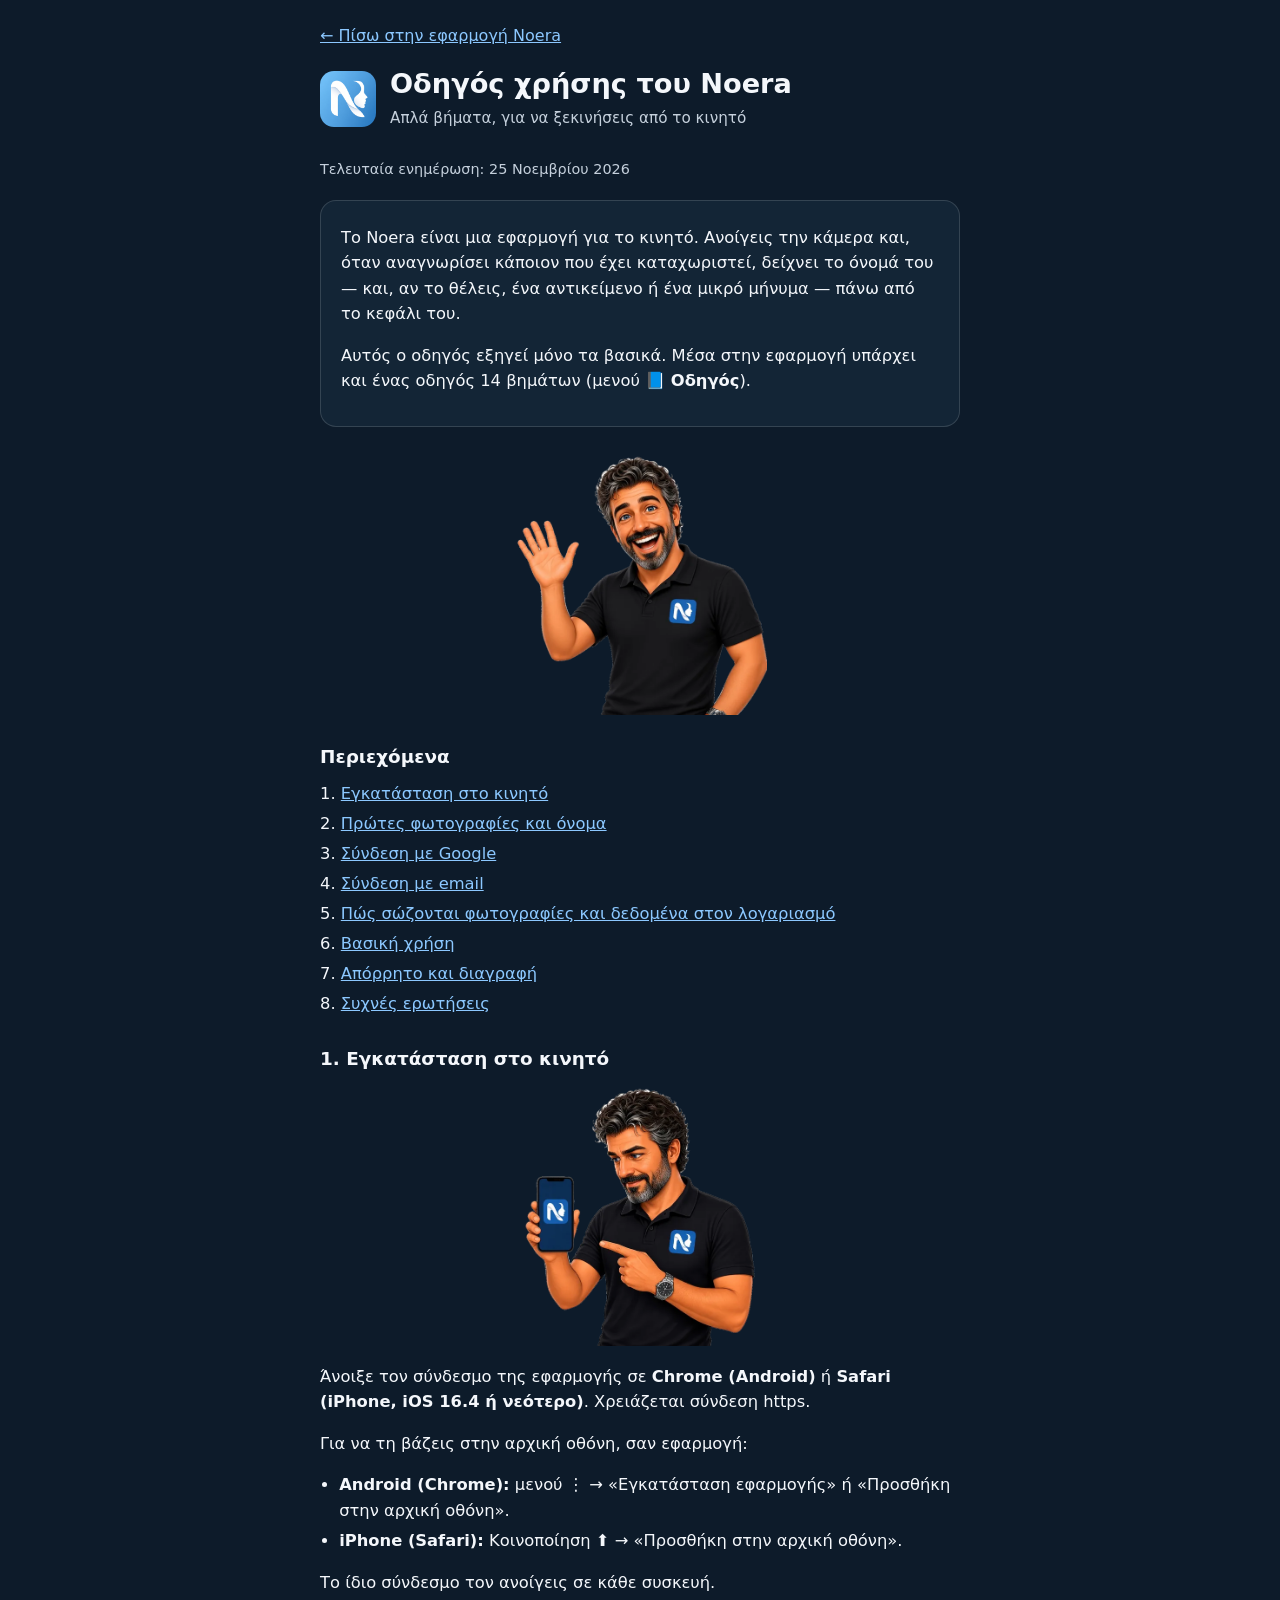
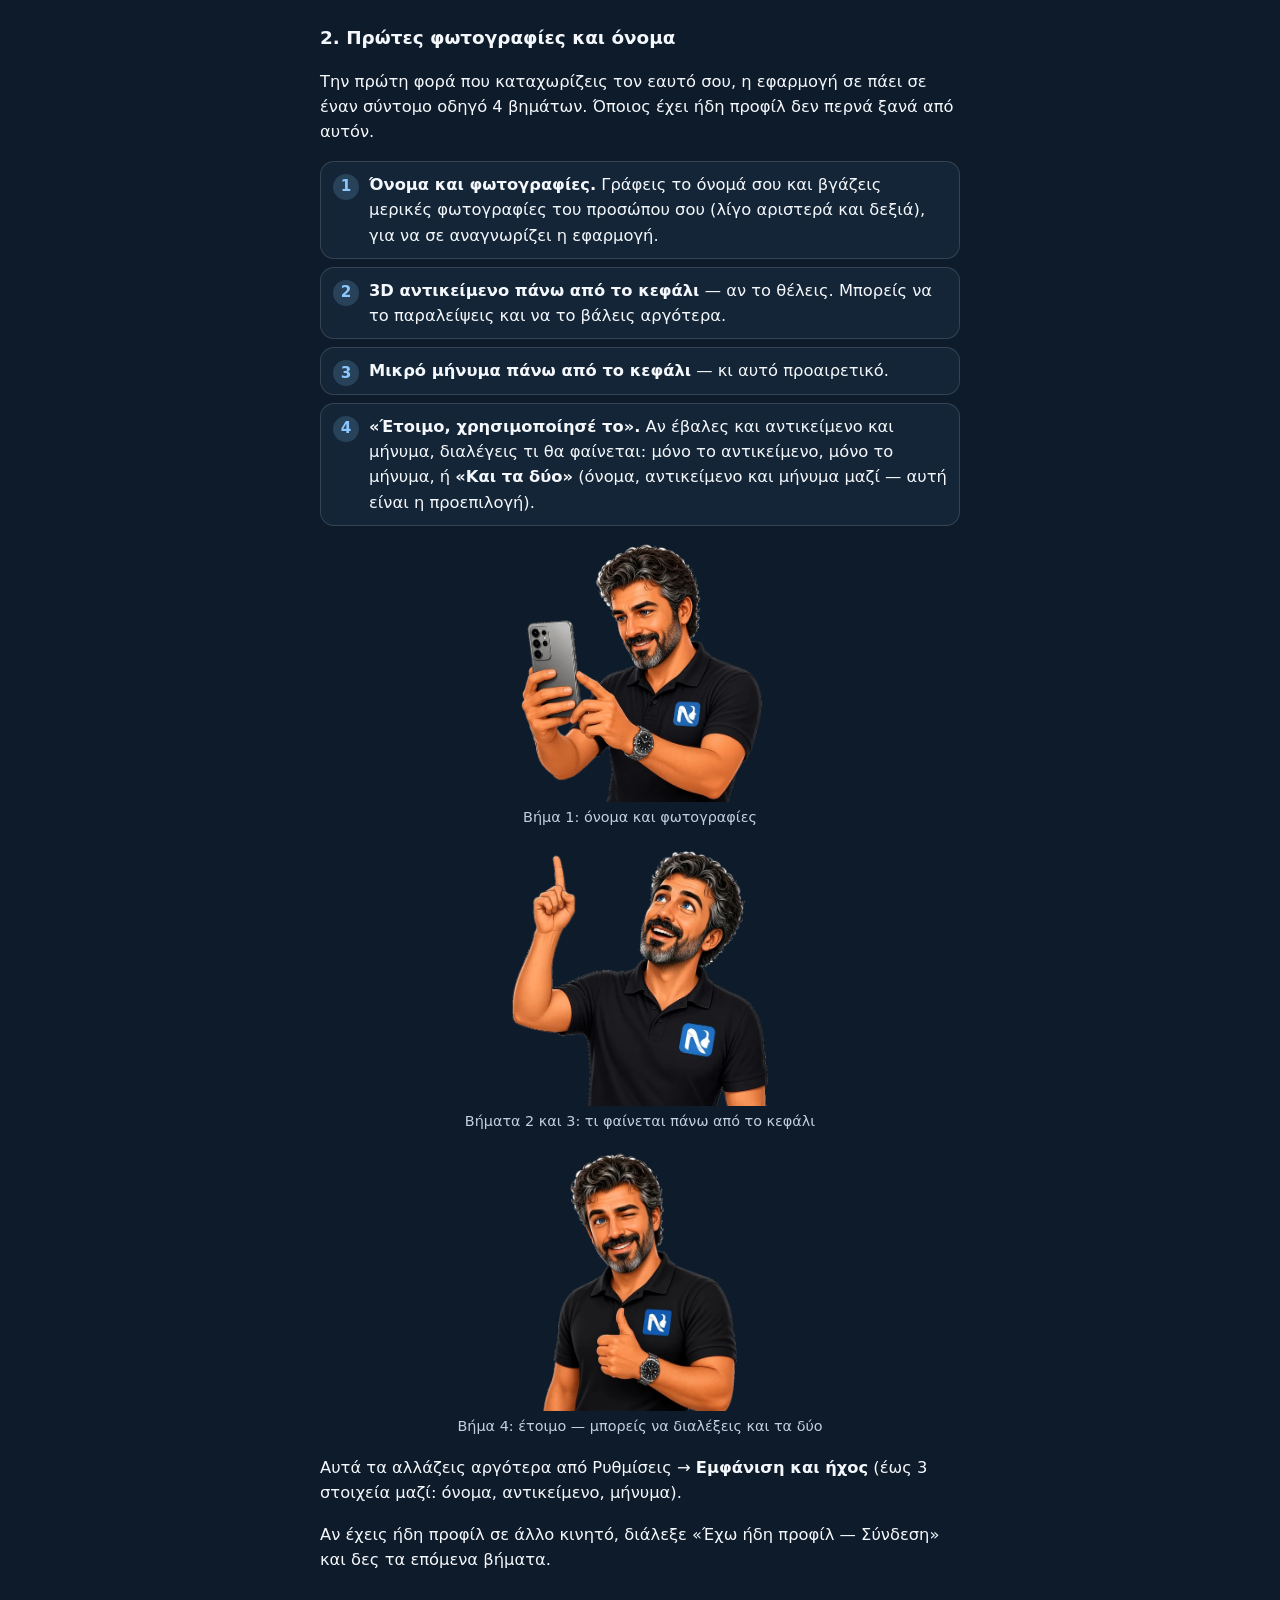
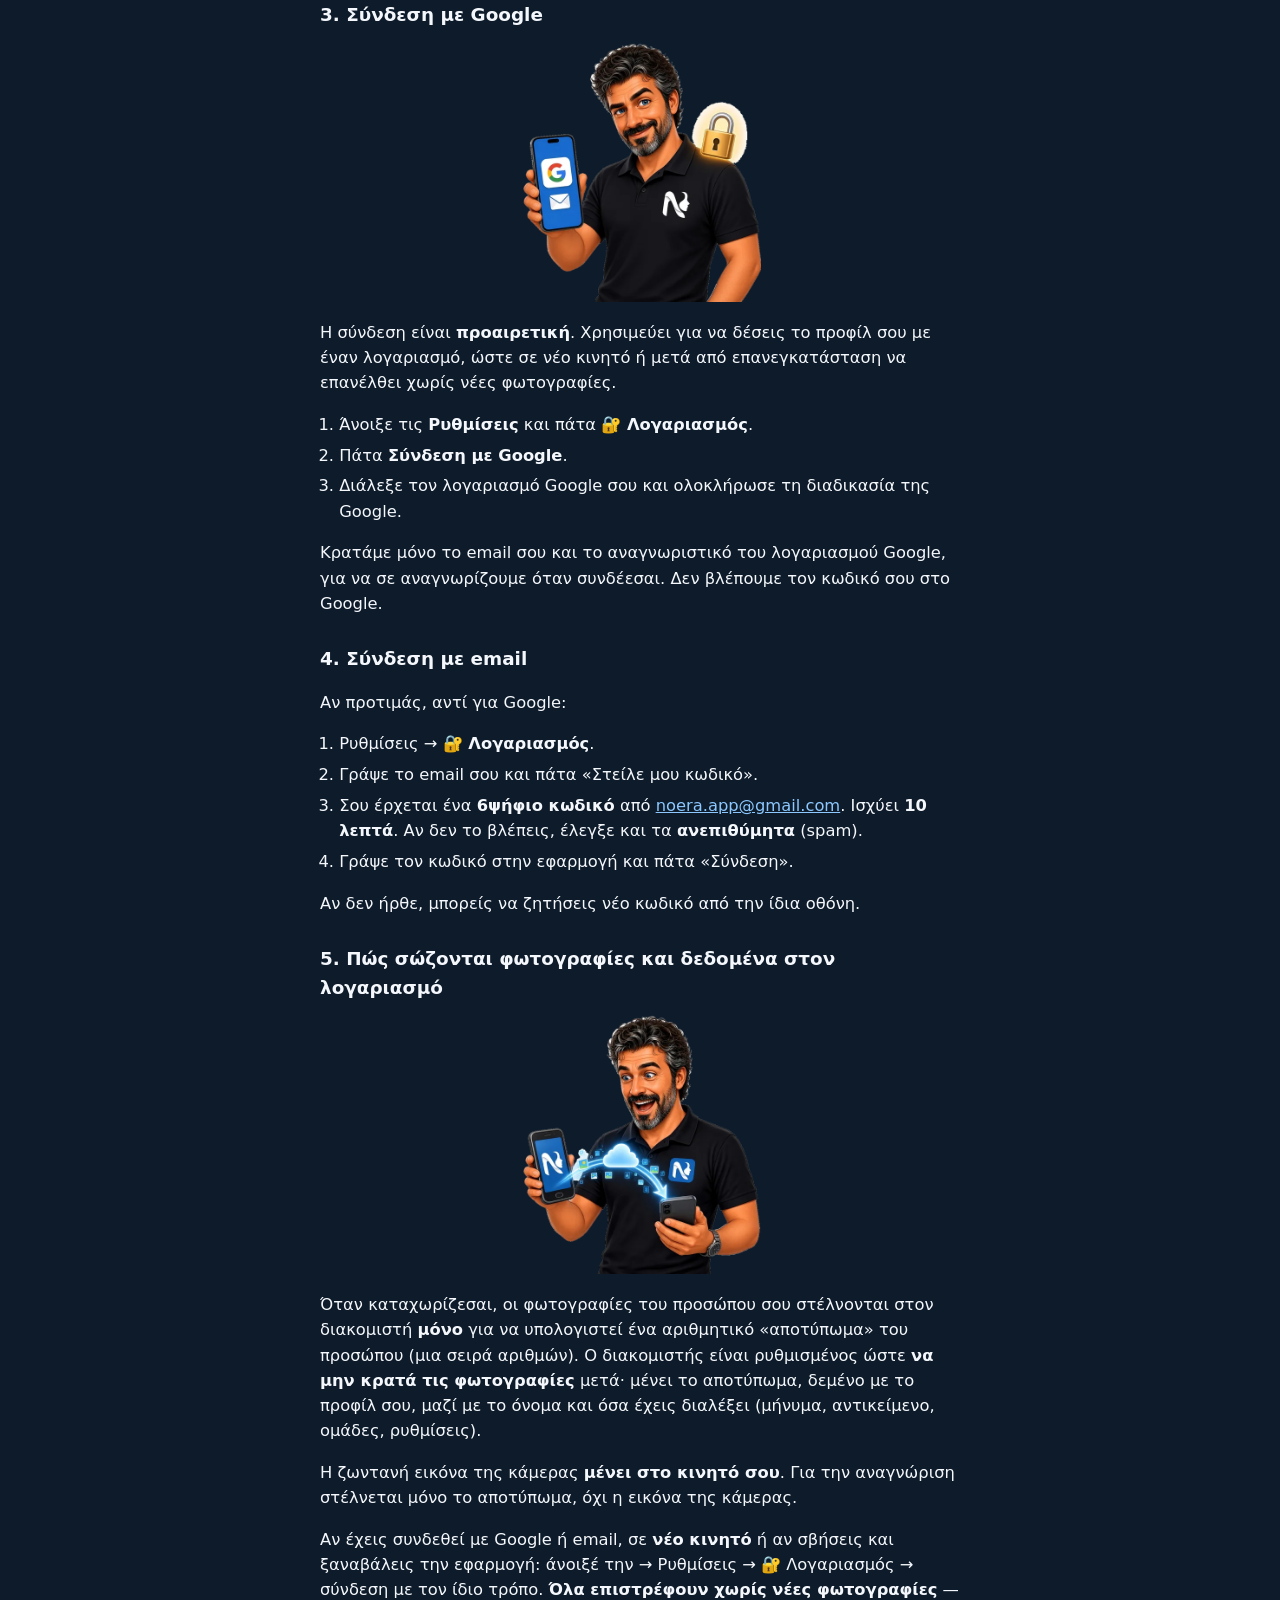
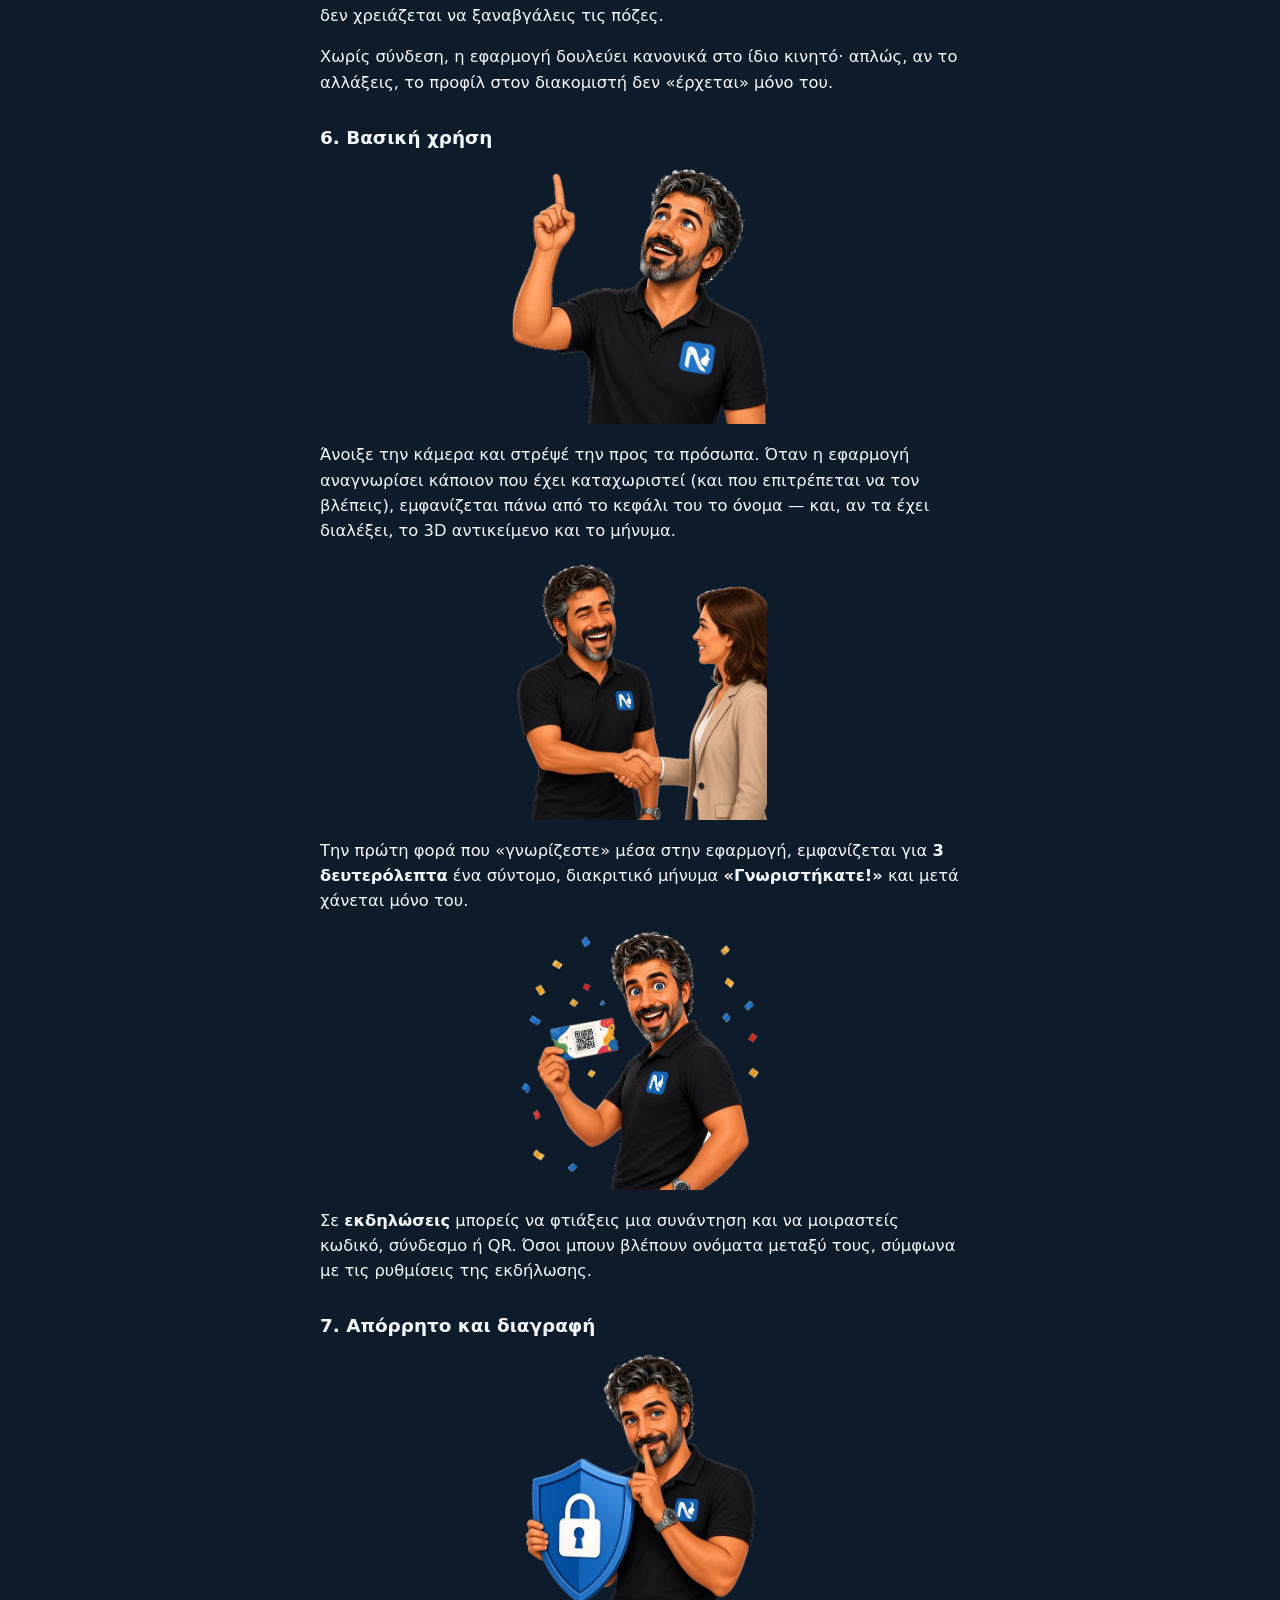
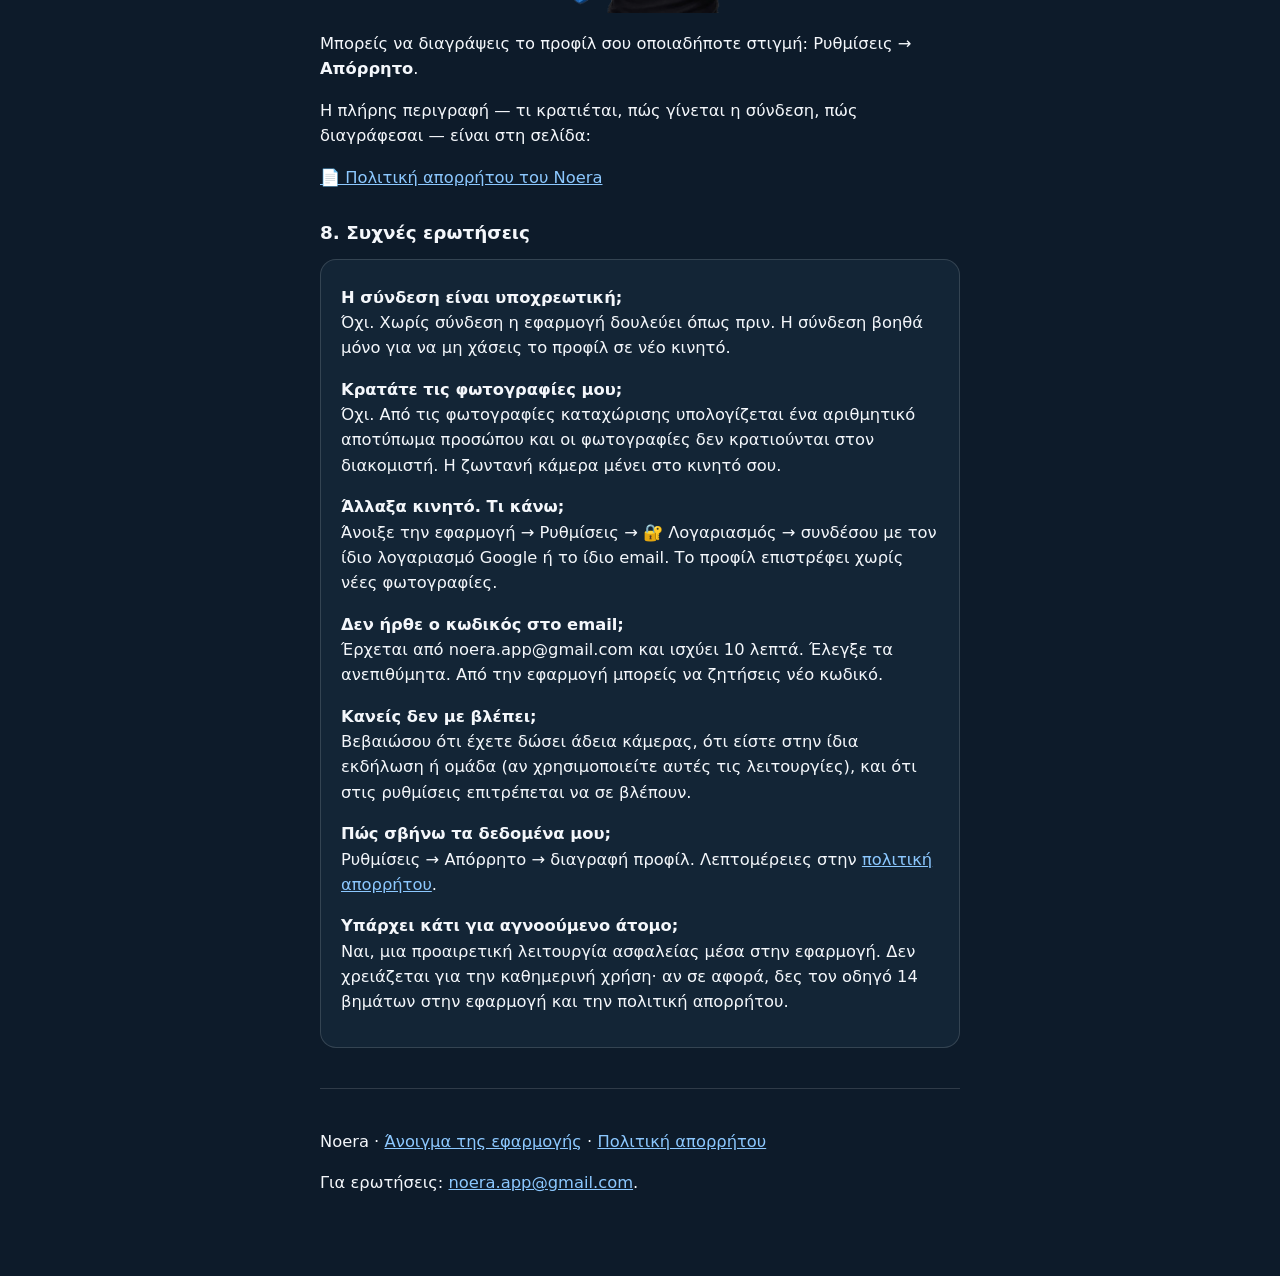
==== guide.html @ c595da6f "v43: πλήρης οδηγός χρήσης, νέες πόζες στον οδηγό και προεπισκόπηση με το άβαταρ Οδηγός στα ελληνικά " ====
<!DOCTYPE html>
<html lang="el">
<head>
  <meta charset="utf-8">
  <meta name="viewport" content="width=device-width, initial-scale=1">
  <meta name="color-scheme" content="dark">
  <meta name="theme-color" content="#0d1b2a">
  <meta name="description" content="Απλός οδηγός χρήσης του Noera: εγκατάσταση, πρώτες φωτογραφίες, σύνδεση με Google ή email, βασική χρήση και απόρρητο.">
  <title>Οδηγός χρήσης · Noera</title>
  <link rel="icon" href="favicon.ico">
  <link rel="apple-touch-icon" href="icons/apple-touch-icon.png">
  <style>
    :root { --bg:#0d1b2a; --card:#132536; --text:#f4f7fb; --muted:#c5d0dc; --line:rgba(255,255,255,.14); --acc:#8cc8ff; }
    * { box-sizing: border-box; }
    html, body { margin: 0; background: var(--bg); color: var(--text); font-family: system-ui, -apple-system, "Segoe UI", Roboto, sans-serif; line-height: 1.55; }
    body { padding: 24px 18px 64px; }
    main { max-width: 40rem; margin: 0 auto; }
    header { display: flex; gap: 14px; align-items: center; margin-bottom: 28px; }
    header img { width: 56px; height: 56px; border-radius: 14px; }
    header p { margin: 0; color: var(--muted); font-size: .95rem; }
    h1 { font-size: 1.7rem; line-height: 1.25; margin: 0 0 6px; }
    h2 { font-size: 1.15rem; margin: 1.8rem 0 .55rem; }
    p, li { font-size: 1.02rem; color: var(--text); }
    ol.toc { padding-left: 1.3rem; margin: 0; }
    ol.toc li { margin: .3rem 0; }
    ul, ol { padding-left: 1.2rem; }
    li { margin: .35rem 0; }
    a { color: var(--acc); }
    .updated { color: var(--muted); font-size: .9rem; margin: 0 0 1.2rem; }
    .card { background: var(--card); border: 1px solid var(--line); border-radius: 16px; padding: 8px 20px 16px; margin: 12px 0 28px; }
    .back { display: inline-block; margin-bottom: 18px; }
    .art { display: block; width: min(280px, 70vw); height: auto; max-height: 260px; object-fit: contain; margin: 8px auto 4px; }
    figure { margin: 12px 0 18px; text-align: center; }
    figcaption { color: var(--muted); font-size: .9rem; margin-top: 2px; }
    .steps { counter-reset: step; list-style: none; padding: 0; }
    .steps li { position: relative; padding: 10px 12px 10px 48px; margin: 8px 0; background: var(--card); border: 1px solid var(--line); border-radius: 14px; }
    .steps li::before { counter-increment: step; content: counter(step); position: absolute; left: 12px; top: 12px; width: 26px; height: 26px; border-radius: 50%; background: rgba(140,200,255,.18); color: var(--acc); font-weight: 700; font-size: .95rem; display: flex; align-items: center; justify-content: center; }
    footer { color: var(--muted); font-size: .9rem; margin-top: 2rem; }
    hr { border: 0; border-top: 1px solid var(--line); margin: 2.5rem 0; }
  </style>
</head>
<body>
  <main>
    <a class="back" href="./">← Πίσω στην εφαρμογή Noera</a>
    <header>
      <img src="icons/icon-192.png" alt="Λογότυπο Noera" width="56" height="56">
      <div>
        <h1>Οδηγός χρήσης του Noera</h1>
        <p>Απλά βήματα, για να ξεκινήσεις από το κινητό</p>
      </div>
    </header>
    <p class="updated">Τελευταία ενημέρωση: 25 Νοεμβρίου 2026</p>

    <div class="card">
      <p>Το Noera είναι μια εφαρμογή για το κινητό. Ανοίγεις την κάμερα και, όταν αναγνωρίσει κάποιον που έχει καταχωριστεί, δείχνει το όνομά του — και, αν το θέλεις, ένα αντικείμενο ή ένα μικρό μήνυμα — πάνω από το κεφάλι του.</p>
      <p>Αυτός ο οδηγός εξηγεί μόνο τα βασικά. Μέσα στην εφαρμογή υπάρχει και ένας οδηγός 14 βημάτων (μενού <strong>📘 Οδηγός</strong>).</p>
    </div>

    <figure>
      <picture>
        <source type="image/webp" srcset="tutorial/01-welcome.webp">
        <img class="art" src="tutorial/01-welcome.png" alt="Το άβαταρ του Noera χαιρετά με το χέρι" width="280" height="288">
      </picture>
    </figure>

    <h2>Περιεχόμενα</h2>
    <ol class="toc">
      <li><a href="#install">Εγκατάσταση στο κινητό</a></li>
      <li><a href="#photos">Πρώτες φωτογραφίες και όνομα</a></li>
      <li><a href="#google">Σύνδεση με Google</a></li>
      <li><a href="#email">Σύνδεση με email</a></li>
      <li><a href="#data">Πώς σώζονται φωτογραφίες και δεδομένα στον λογαριασμό</a></li>
      <li><a href="#use">Βασική χρήση</a></li>
      <li><a href="#privacy">Απόρρητο και διαγραφή</a></li>
      <li><a href="#faq">Συχνές ερωτήσεις</a></li>
    </ol>

    <h2 id="install">1. Εγκατάσταση στο κινητό</h2>
    <figure>
      <picture>
        <source type="image/webp" srcset="tutorial/t02-install.webp">
        <img class="art" src="tutorial/t02-install.png" alt="Άνθρωπος δείχνει την εφαρμογή Noera στην οθόνη του κινητού" width="280" height="307">
      </picture>
    </figure>
    <p>Άνοιξε τον σύνδεσμο της εφαρμογής σε <strong>Chrome (Android)</strong> ή <strong>Safari (iPhone, iOS 16.4 ή νεότερο)</strong>. Χρειάζεται σύνδεση https.</p>
    <p>Για να τη βάζεις στην αρχική οθόνη, σαν εφαρμογή:</p>
    <ul>
      <li><strong>Android (Chrome):</strong> μενού ⋮ → «Εγκατάσταση εφαρμογής» ή «Προσθήκη στην αρχική οθόνη».</li>
      <li><strong>iPhone (Safari):</strong> Κοινοποίηση ⬆︎ → «Προσθήκη στην αρχική οθόνη».</li>
    </ul>
    <p>Το ίδιο σύνδεσμο τον ανοίγεις σε κάθε συσκευή.</p>

    <h2 id="photos">2. Πρώτες φωτογραφίες και όνομα</h2>
    <p>Την πρώτη φορά που καταχωρίζεις τον εαυτό σου, η εφαρμογή σε πάει σε έναν σύντομο οδηγό 4 βημάτων. Όποιος έχει ήδη προφίλ δεν περνά ξανά από αυτόν.</p>
    <ol class="steps">
      <li><strong>Όνομα και φωτογραφίες.</strong> Γράφεις το όνομά σου και βγάζεις μερικές φωτογραφίες του προσώπου σου (λίγο αριστερά και δεξιά), για να σε αναγνωρίζει η εφαρμογή.</li>
      <li><strong>3D αντικείμενο πάνω από το κεφάλι</strong> — αν το θέλεις. Μπορείς να το παραλείψεις και να το βάλεις αργότερα.</li>
      <li><strong>Μικρό μήνυμα πάνω από το κεφάλι</strong> — κι αυτό προαιρετικό.</li>
      <li><strong>«Έτοιμο, χρησιμοποίησέ το».</strong> Αν έβαλες και αντικείμενο και μήνυμα, διαλέγεις τι θα φαίνεται: μόνο το αντικείμενο, μόνο το μήνυμα, ή <strong>«Και τα δύο»</strong> (όνομα, αντικείμενο και μήνυμα μαζί — αυτή είναι η προεπιλογή).</li>
    </ol>
    <figure>
      <picture>
        <source type="image/webp" srcset="tutorial/02-photos.webp">
        <img class="art" src="tutorial/02-photos.png" alt="Σέλφι με το κινητό για την καταχώριση του προσώπου" width="280" height="296">
      </picture>
      <figcaption>Βήμα 1: όνομα και φωτογραφίες</figcaption>
    </figure>
    <figure>
      <picture>
        <source type="image/webp" srcset="tutorial/03-above-head.webp">
        <img class="art" src="tutorial/03-above-head.png" alt="Δείχνει προς τα πάνω, εκεί που εμφανίζεται το όνομα πάνω από το κεφάλι" width="280" height="274">
      </picture>
      <figcaption>Βήματα 2 και 3: τι φαίνεται πάνω από το κεφάλι</figcaption>
    </figure>
    <figure>
      <picture>
        <source type="image/webp" srcset="tutorial/04-ready.webp">
        <img class="art" src="tutorial/04-ready.png" alt="Έτοιμος, με τον αντίχειρα σηκωμένο" width="280" height="360">
      </picture>
      <figcaption>Βήμα 4: έτοιμο — μπορείς να διαλέξεις και τα δύο</figcaption>
    </figure>
    <p>Αυτά τα αλλάζεις αργότερα από Ρυθμίσεις → <strong>Εμφάνιση και ήχος</strong> (έως 3 στοιχεία μαζί: όνομα, αντικείμενο, μήνυμα).</p>
    <p>Αν έχεις ήδη προφίλ σε άλλο κινητό, διάλεξε «Έχω ήδη προφίλ — Σύνδεση» και δες τα επόμενα βήματα.</p>

    <h2 id="google">3. Σύνδεση με Google</h2>
    <figure>
      <picture>
        <source type="image/webp" srcset="tutorial/t-account-signin.webp">
        <img class="art" src="tutorial/t-account-signin.png" alt="Κινητό με κουμπιά Google και email, και ένα λουκέτο" width="280" height="301">
      </picture>
    </figure>
    <p>Η σύνδεση είναι <strong>προαιρετική</strong>. Χρησιμεύει για να δέσεις το προφίλ σου με έναν λογαριασμό, ώστε σε νέο κινητό ή μετά από επανεγκατάσταση να επανέλθει χωρίς νέες φωτογραφίες.</p>
    <ol>
      <li>Άνοιξε τις <strong>Ρυθμίσεις</strong> και πάτα <strong>🔐 Λογαριασμός</strong>.</li>
      <li>Πάτα <strong>Σύνδεση με Google</strong>.</li>
      <li>Διάλεξε τον λογαριασμό Google σου και ολοκλήρωσε τη διαδικασία της Google.</li>
    </ol>
    <p>Κρατάμε μόνο το email σου και το αναγνωριστικό του λογαριασμού Google, για να σε αναγνωρίζουμε όταν συνδέεσαι. Δεν βλέπουμε τον κωδικό σου στο Google.</p>

    <h2 id="email">4. Σύνδεση με email</h2>
    <p>Αν προτιμάς, αντί για Google:</p>
    <ol>
      <li>Ρυθμίσεις → <strong>🔐 Λογαριασμός</strong>.</li>
      <li>Γράψε το email σου και πάτα «Στείλε μου κωδικό».</li>
      <li>Σου έρχεται ένα <strong>6ψήφιο κωδικό</strong> από <a href="mailto:noera.app@gmail.com">noera.app@gmail.com</a>. Ισχύει <strong>10 λεπτά</strong>. Αν δεν το βλέπεις, έλεγξε και τα <strong>ανεπιθύμητα</strong> (spam).</li>
      <li>Γράψε τον κωδικό στην εφαρμογή και πάτα «Σύνδεση».</li>
    </ol>
    <p>Αν δεν ήρθε, μπορείς να ζητήσεις νέο κωδικό από την ίδια οθόνη.</p>

    <h2 id="data">5. Πώς σώζονται φωτογραφίες και δεδομένα στον λογαριασμό</h2>
    <figure>
      <picture>
        <source type="image/webp" srcset="tutorial/t-account-restore.webp">
        <img class="art" src="tutorial/t-account-restore.png" alt="Παλιό κινητό, σύνδεσμος με τον λογαριασμό, και το προφίλ σε νέο κινητό" width="280" height="301">
      </picture>
    </figure>
    <p>Όταν καταχωρίζεσαι, οι φωτογραφίες του προσώπου σου στέλνονται στον διακομιστή <strong>μόνο</strong> για να υπολογιστεί ένα αριθμητικό «αποτύπωμα» του προσώπου (μια σειρά αριθμών). Ο διακομιστής είναι ρυθμισμένος ώστε <strong>να μην κρατά τις φωτογραφίες</strong> μετά· μένει το αποτύπωμα, δεμένο με το προφίλ σου, μαζί με το όνομα και όσα έχεις διαλέξει (μήνυμα, αντικείμενο, ομάδες, ρυθμίσεις).</p>
    <p>Η ζωντανή εικόνα της κάμερας <strong>μένει στο κινητό σου</strong>. Για την αναγνώριση στέλνεται μόνο το αποτύπωμα, όχι η εικόνα της κάμερας.</p>
    <p>Αν έχεις συνδεθεί με Google ή email, σε <strong>νέο κινητό</strong> ή αν σβήσεις και ξαναβάλεις την εφαρμογή: άνοιξέ την → Ρυθμίσεις → 🔐 Λογαριασμός → σύνδεση με τον ίδιο τρόπο. <strong>Όλα επιστρέφουν χωρίς νέες φωτογραφίες</strong> — δεν χρειάζεται να ξαναβγάλεις τις πόζες.</p>
    <p>Χωρίς σύνδεση, η εφαρμογή δουλεύει κανονικά στο ίδιο κινητό· απλώς, αν το αλλάξεις, το προφίλ στον διακομιστή δεν «έρχεται» μόνο του.</p>

    <h2 id="use">6. Βασική χρήση</h2>
    <figure>
      <picture>
        <source type="image/webp" srcset="tutorial/03-above-head.webp">
        <img class="art" src="tutorial/03-above-head.png" alt="Το όνομα εμφανίζεται πάνω από το κεφάλι" width="280" height="274">
      </picture>
    </figure>
    <p>Άνοιξε την κάμερα και στρέψέ την προς τα πρόσωπα. Όταν η εφαρμογή αναγνωρίσει κάποιον που έχει καταχωριστεί (και που επιτρέπεται να τον βλέπεις), εμφανίζεται πάνω από το κεφάλι του το όνομα — και, αν τα έχει διαλέξει, το 3D αντικείμενο και το μήνυμα.</p>
    <figure>
      <picture>
        <source type="image/webp" srcset="tutorial/t08-met.webp">
        <img class="art" src="tutorial/t08-met.png" alt="Δύο άνθρωποι χειραψία, πρώτη γνωριμία" width="280" height="287">
      </picture>
    </figure>
    <p>Την πρώτη φορά που «γνωρίζεστε» μέσα στην εφαρμογή, εμφανίζεται για <strong>3 δευτερόλεπτα</strong> ένα σύντομο, διακριτικό μήνυμα <strong>«Γνωριστήκατε!»</strong> και μετά χάνεται μόνο του.</p>
    <figure>
      <picture>
        <source type="image/webp" srcset="tutorial/t07-events.webp">
        <img class="art" src="tutorial/t07-events.png" alt="Εισιτήριο εκδήλωσης με κωδικό QR και κομφετί" width="280" height="295">
      </picture>
    </figure>
    <p>Σε <strong>εκδηλώσεις</strong> μπορείς να φτιάξεις μια συνάντηση και να μοιραστείς κωδικό, σύνδεσμο ή QR. Όσοι μπουν βλέπουν ονόματα μεταξύ τους, σύμφωνα με τις ρυθμίσεις της εκδήλωσης.</p>

    <h2 id="privacy">7. Απόρρητο και διαγραφή</h2>
    <figure>
      <picture>
        <source type="image/webp" srcset="tutorial/t14-privacy.webp">
        <img class="art" src="tutorial/t14-privacy.png" alt="Ασπίδα με λουκέτο, για το απόρρητο" width="280" height="305">
      </picture>
    </figure>
    <p>Μπορείς να διαγράψεις το προφίλ σου οποιαδήποτε στιγμή: Ρυθμίσεις → <strong>Απόρρητο</strong>.</p>
    <p>Η πλήρης περιγραφή — τι κρατιέται, πώς γίνεται η σύνδεση, πώς διαγράφεσαι — είναι στη σελίδα:</p>
    <p><a href="privacy.html">📄 Πολιτική απορρήτου του Noera</a></p>

    <h2 id="faq">8. Συχνές ερωτήσεις</h2>
    <div class="card">
      <p><strong>Η σύνδεση είναι υποχρεωτική;</strong><br>Όχι. Χωρίς σύνδεση η εφαρμογή δουλεύει όπως πριν. Η σύνδεση βοηθά μόνο για να μη χάσεις το προφίλ σε νέο κινητό.</p>
      <p><strong>Κρατάτε τις φωτογραφίες μου;</strong><br>Όχι. Από τις φωτογραφίες καταχώρισης υπολογίζεται ένα αριθμητικό αποτύπωμα προσώπου και οι φωτογραφίες δεν κρατιούνται στον διακομιστή. Η ζωντανή κάμερα μένει στο κινητό σου.</p>
      <p><strong>Άλλαξα κινητό. Τι κάνω;</strong><br>Άνοιξε την εφαρμογή → Ρυθμίσεις → 🔐 Λογαριασμός → συνδέσου με τον ίδιο λογαριασμό Google ή το ίδιο email. Το προφίλ επιστρέφει χωρίς νέες φωτογραφίες.</p>
      <p><strong>Δεν ήρθε ο κωδικός στο email;</strong><br>Έρχεται από noera.app@gmail.com και ισχύει 10 λεπτά. Έλεγξε τα ανεπιθύμητα. Από την εφαρμογή μπορείς να ζητήσεις νέο κωδικό.</p>
      <p><strong>Κανείς δεν με βλέπει;</strong><br>Βεβαιώσου ότι έχετε δώσει άδεια κάμερας, ότι είστε στην ίδια εκδήλωση ή ομάδα (αν χρησιμοποιείτε αυτές τις λειτουργίες), και ότι στις ρυθμίσεις επιτρέπεται να σε βλέπουν.</p>
      <p><strong>Πώς σβήνω τα δεδομένα μου;</strong><br>Ρυθμίσεις → Απόρρητο → διαγραφή προφίλ. Λεπτομέρειες στην <a href="privacy.html">πολιτική απορρήτου</a>.</p>
      <p><strong>Υπάρχει κάτι για αγνοούμενο άτομο;</strong><br>Ναι, μια προαιρετική λειτουργία ασφαλείας μέσα στην εφαρμογή. Δεν χρειάζεται για την καθημερινή χρήση· αν σε αφορά, δες τον οδηγό 14 βημάτων στην εφαρμογή και την πολιτική απορρήτου.</p>
    </div>

    <hr>
    <footer>
      <p>Noera · <a href="./">Άνοιγμα της εφαρμογής</a> · <a href="privacy.html">Πολιτική απορρήτου</a></p>
      <p>Για ερωτήσεις: <a href="mailto:noera.app@gmail.com">noera.app@gmail.com</a>.</p>
    </footer>
  </main>
</body>
</html>
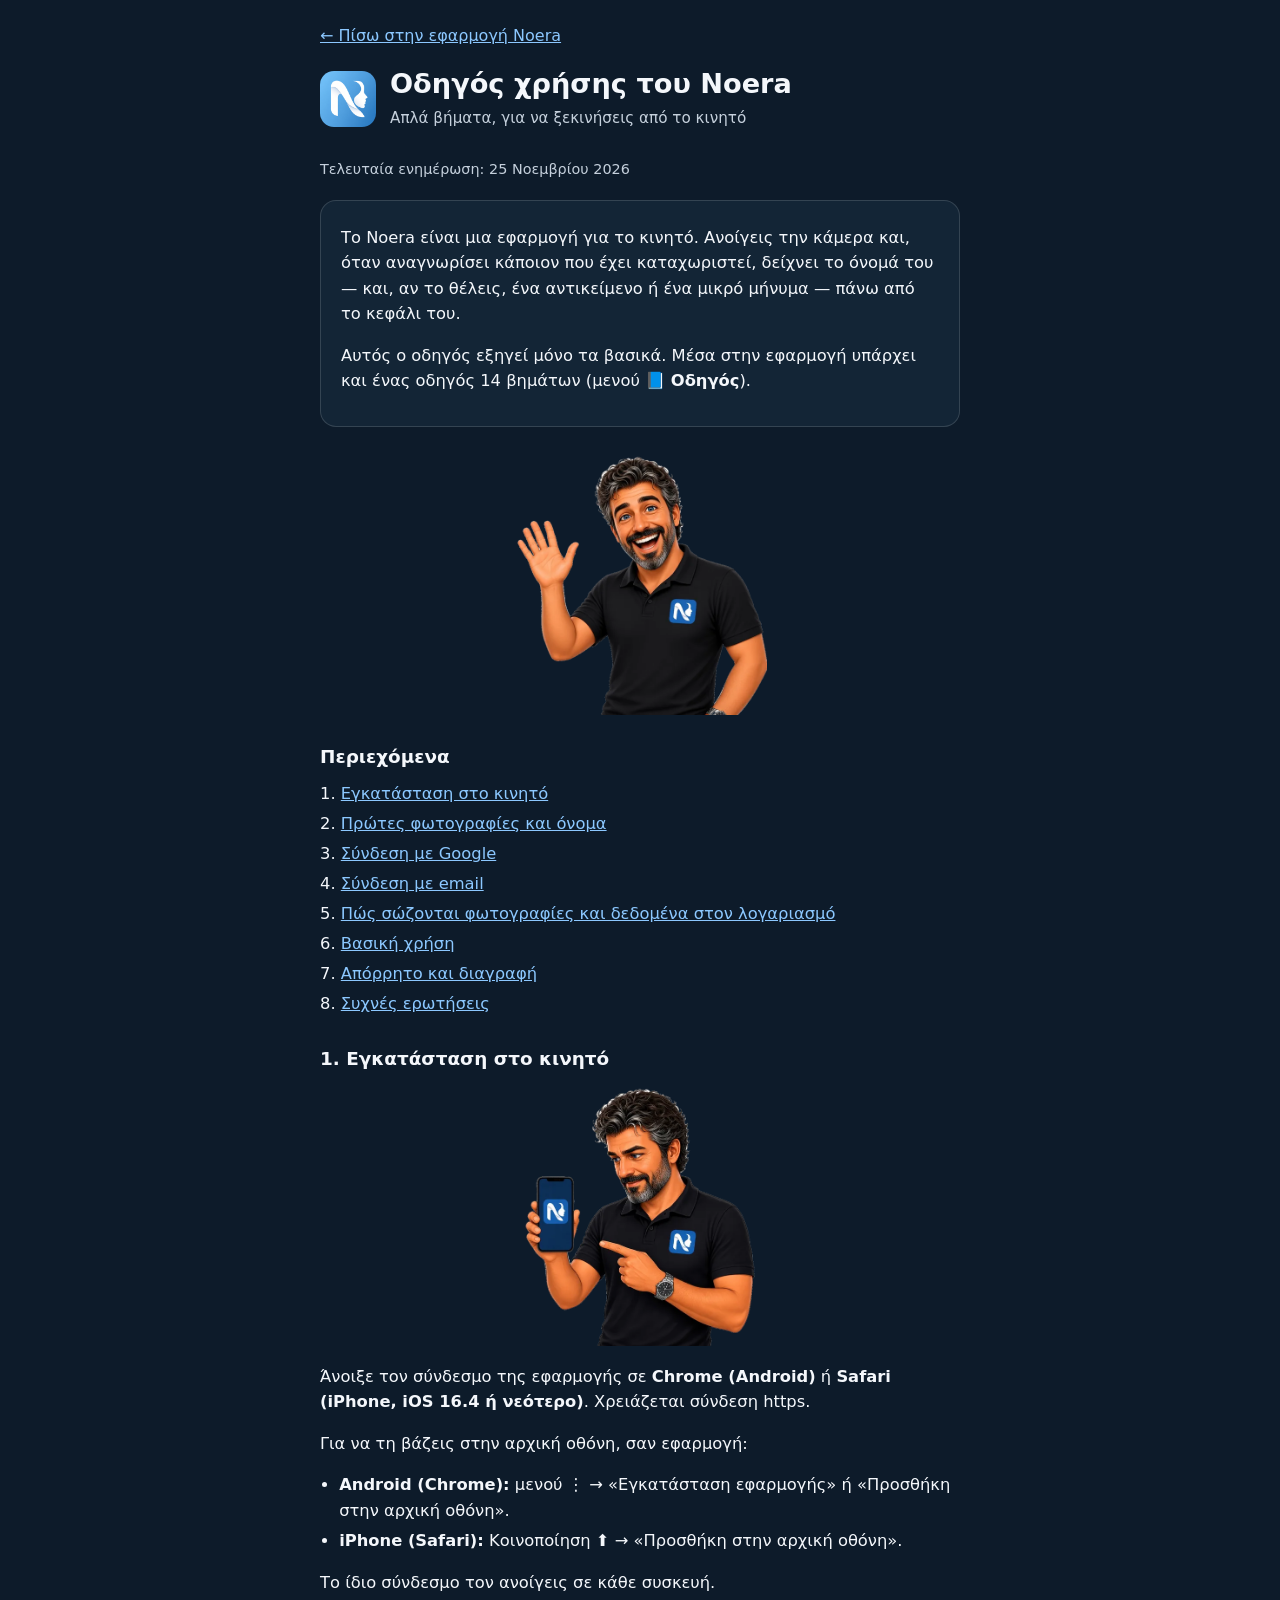
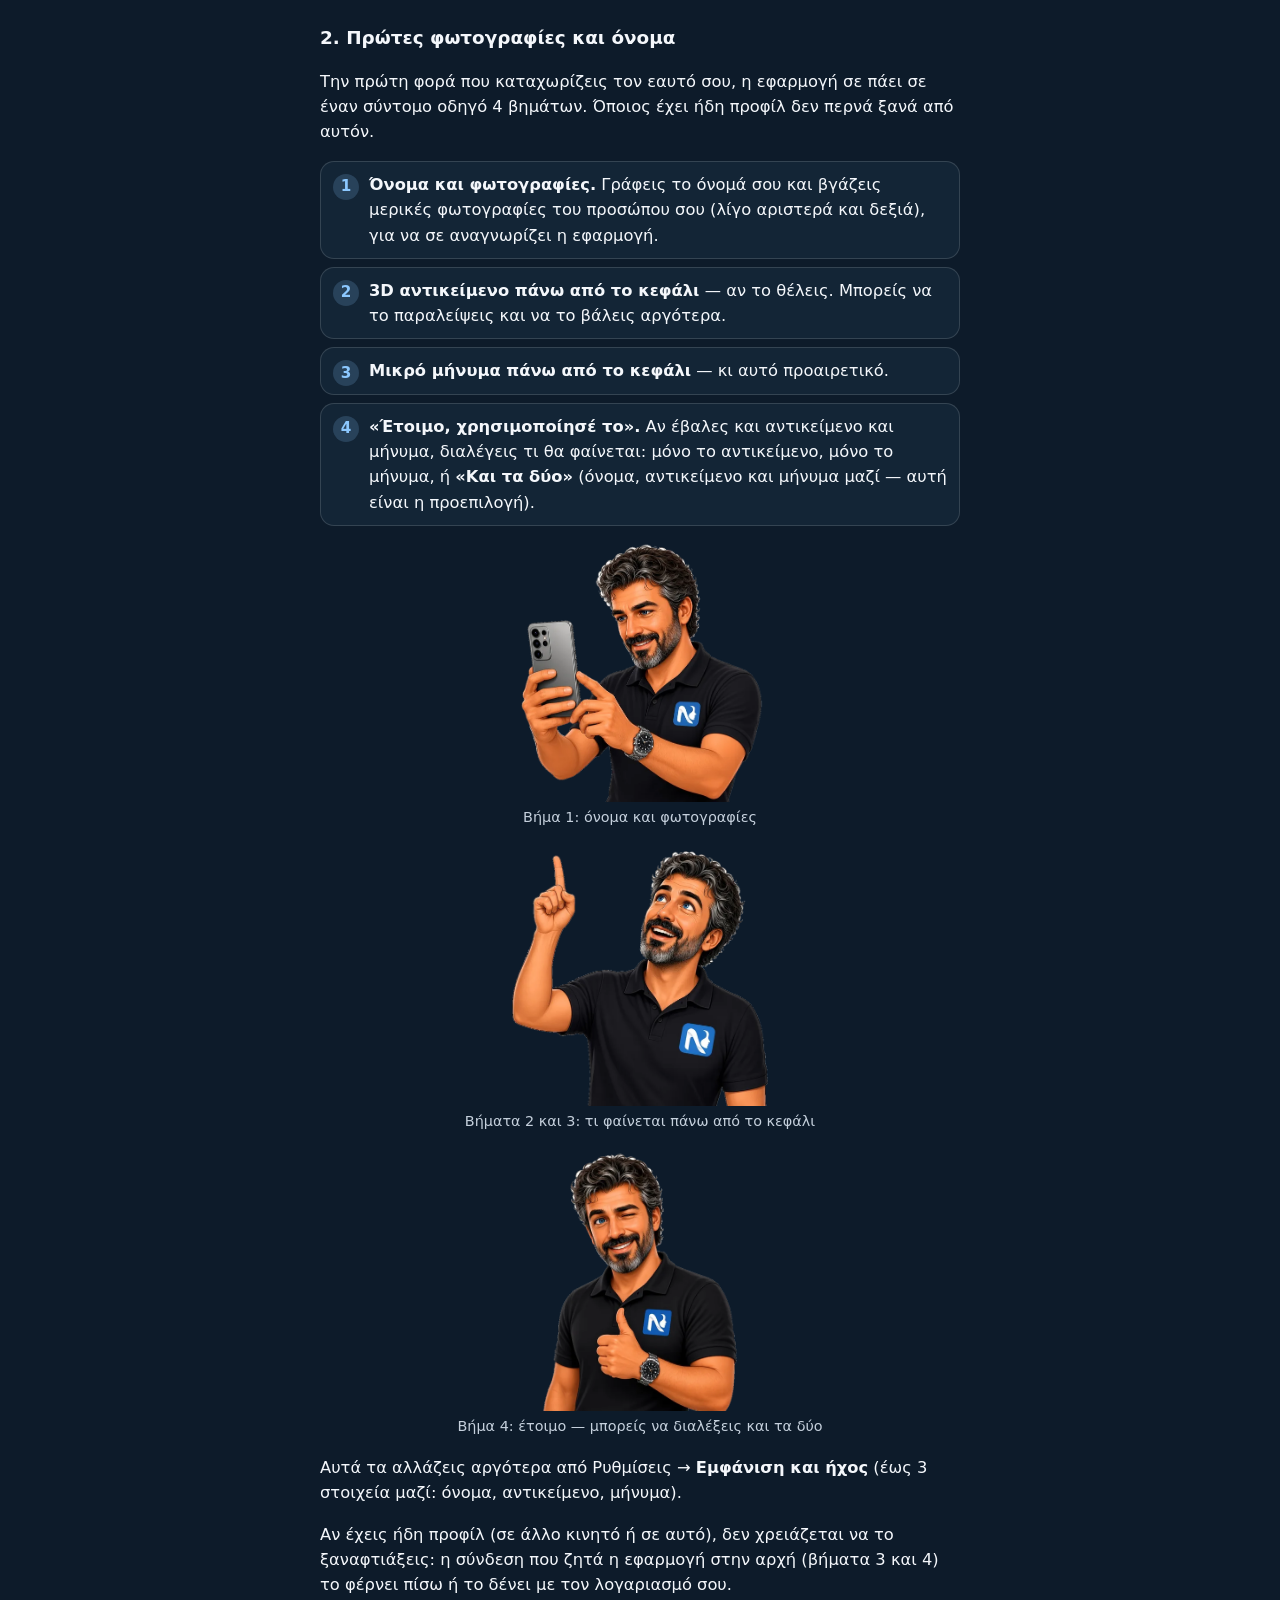
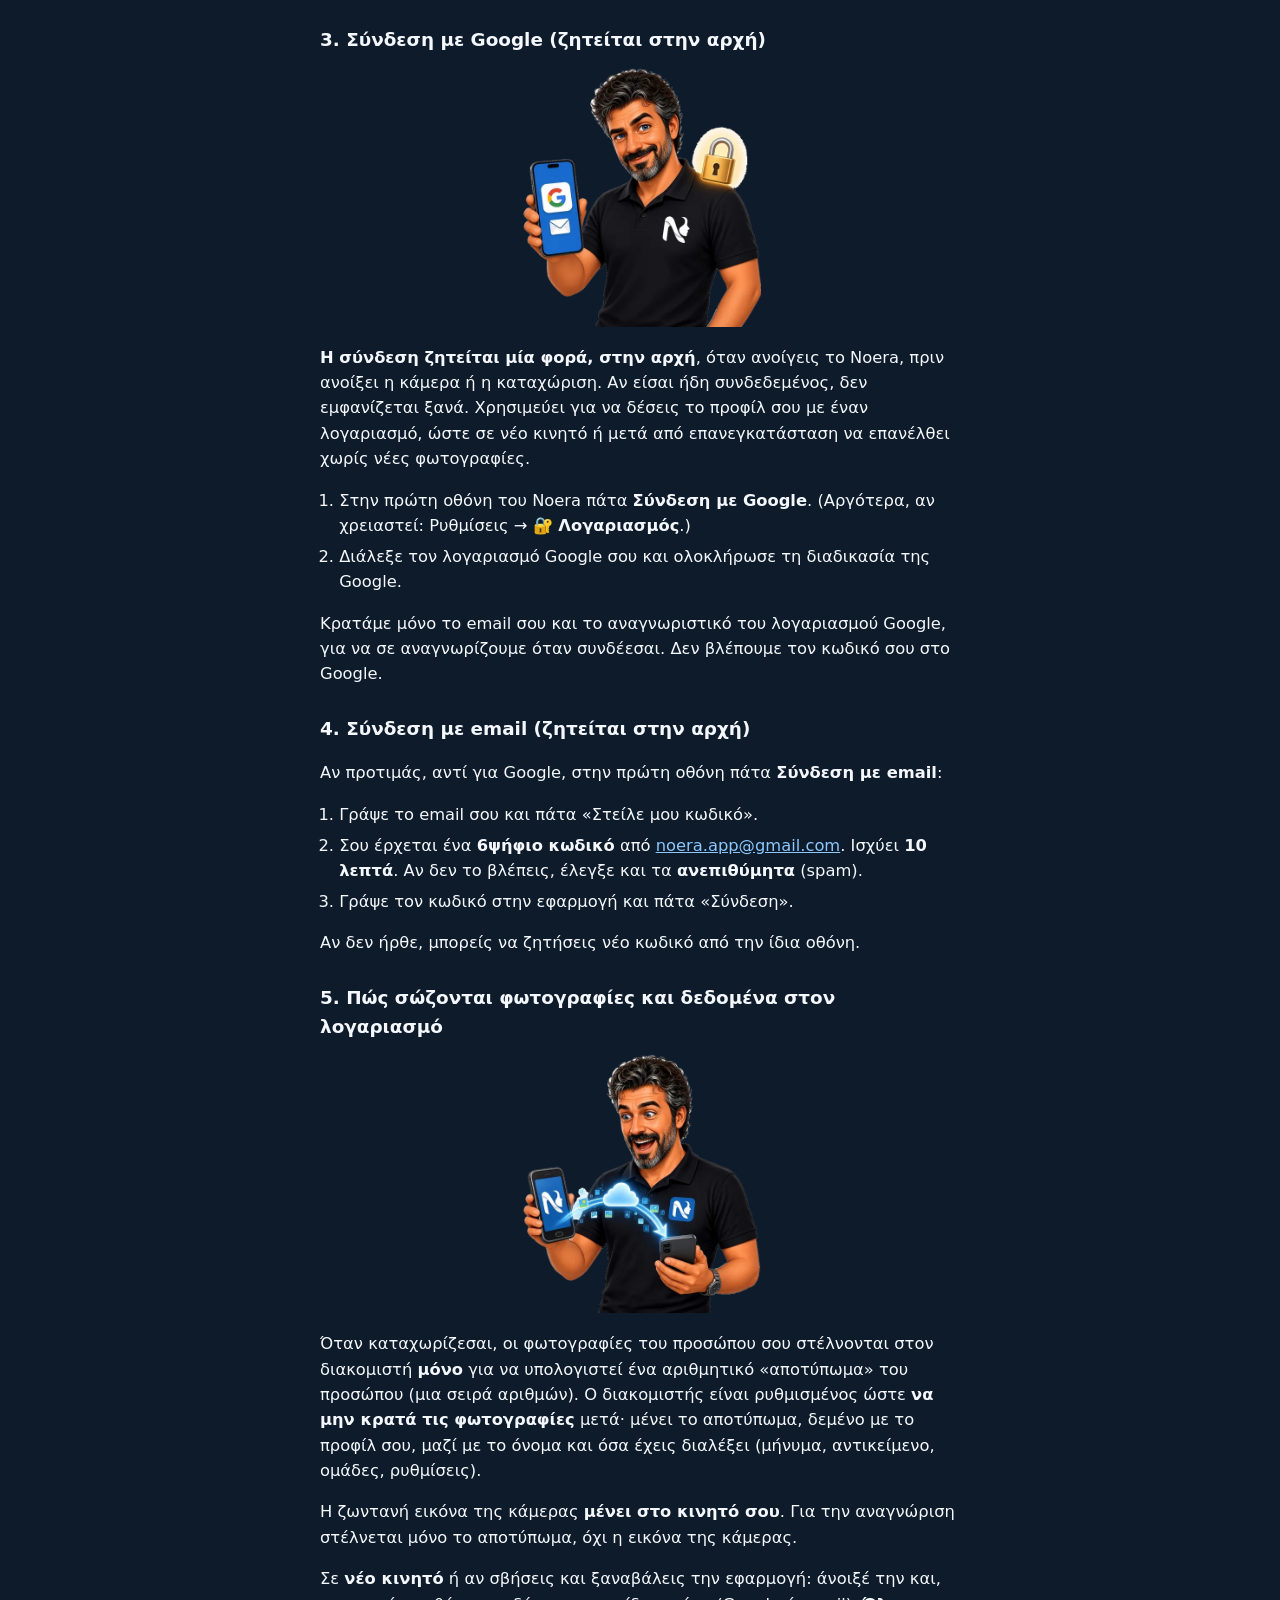
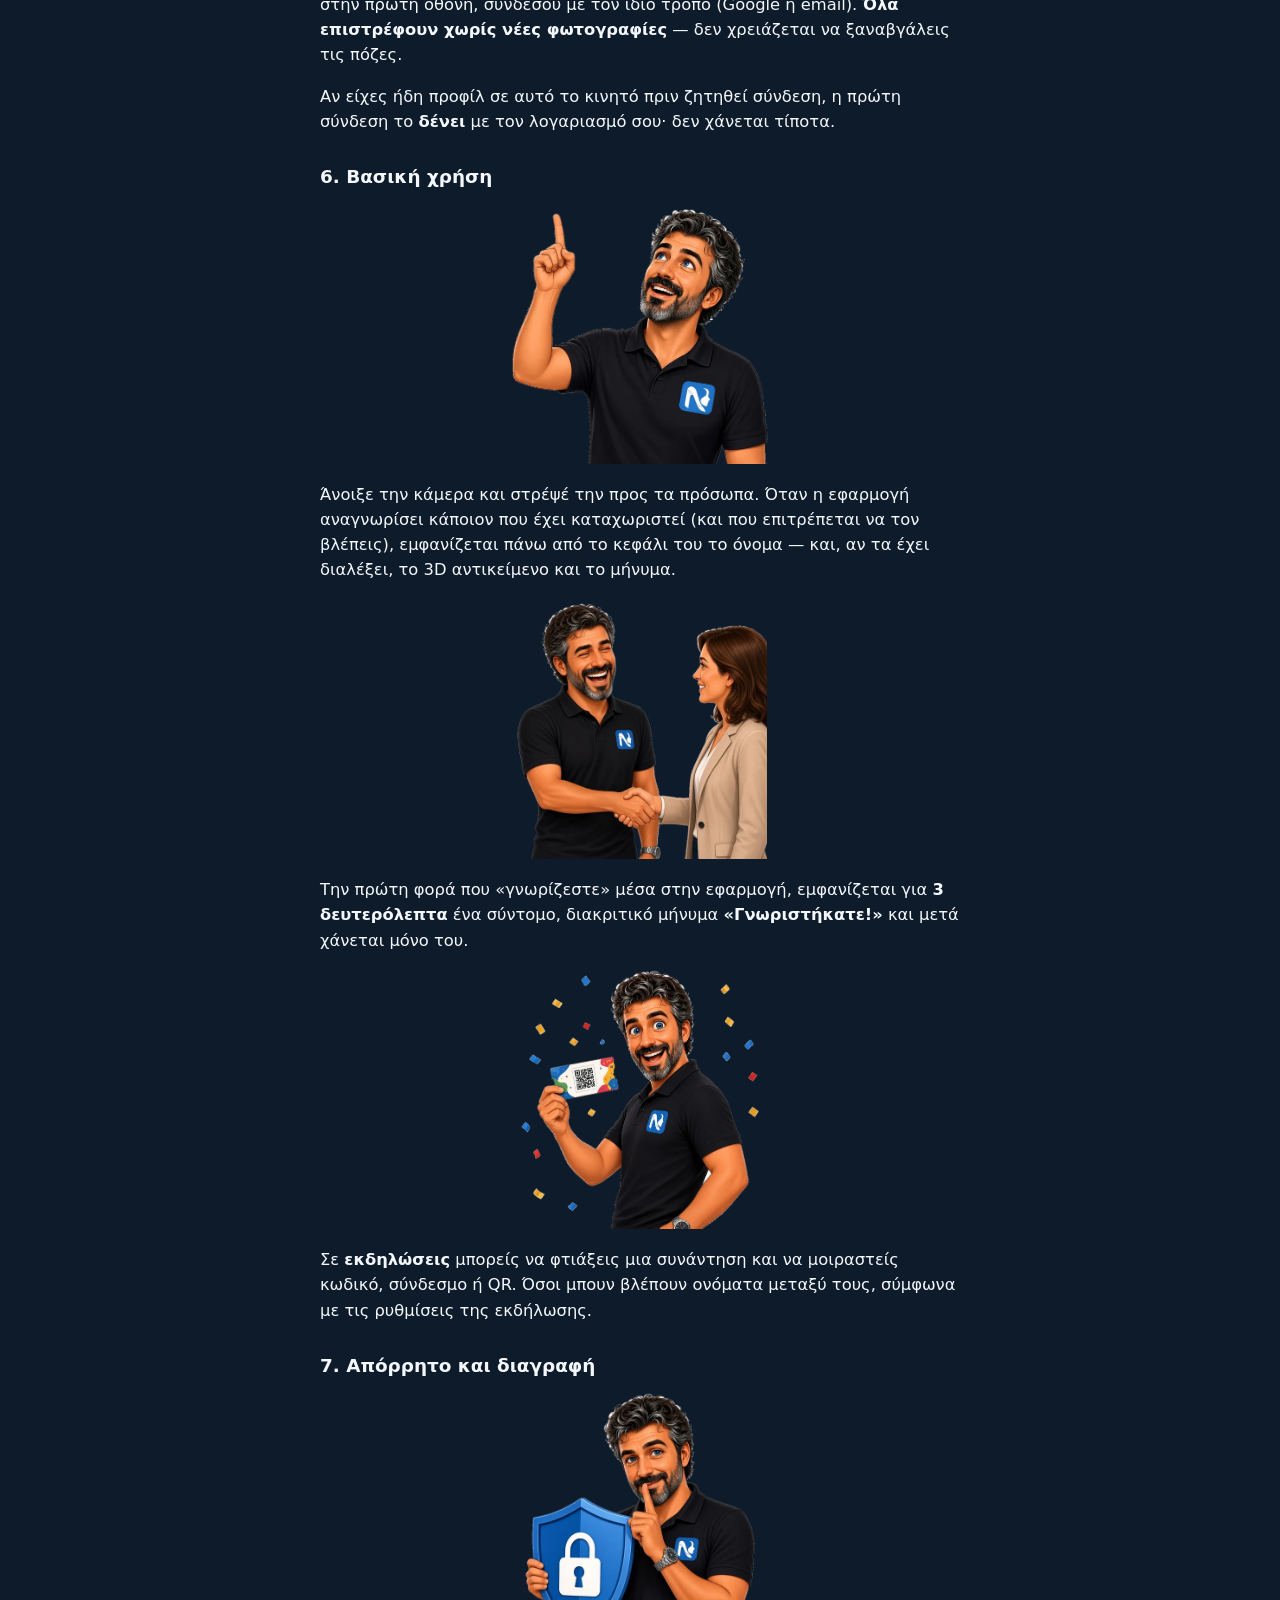
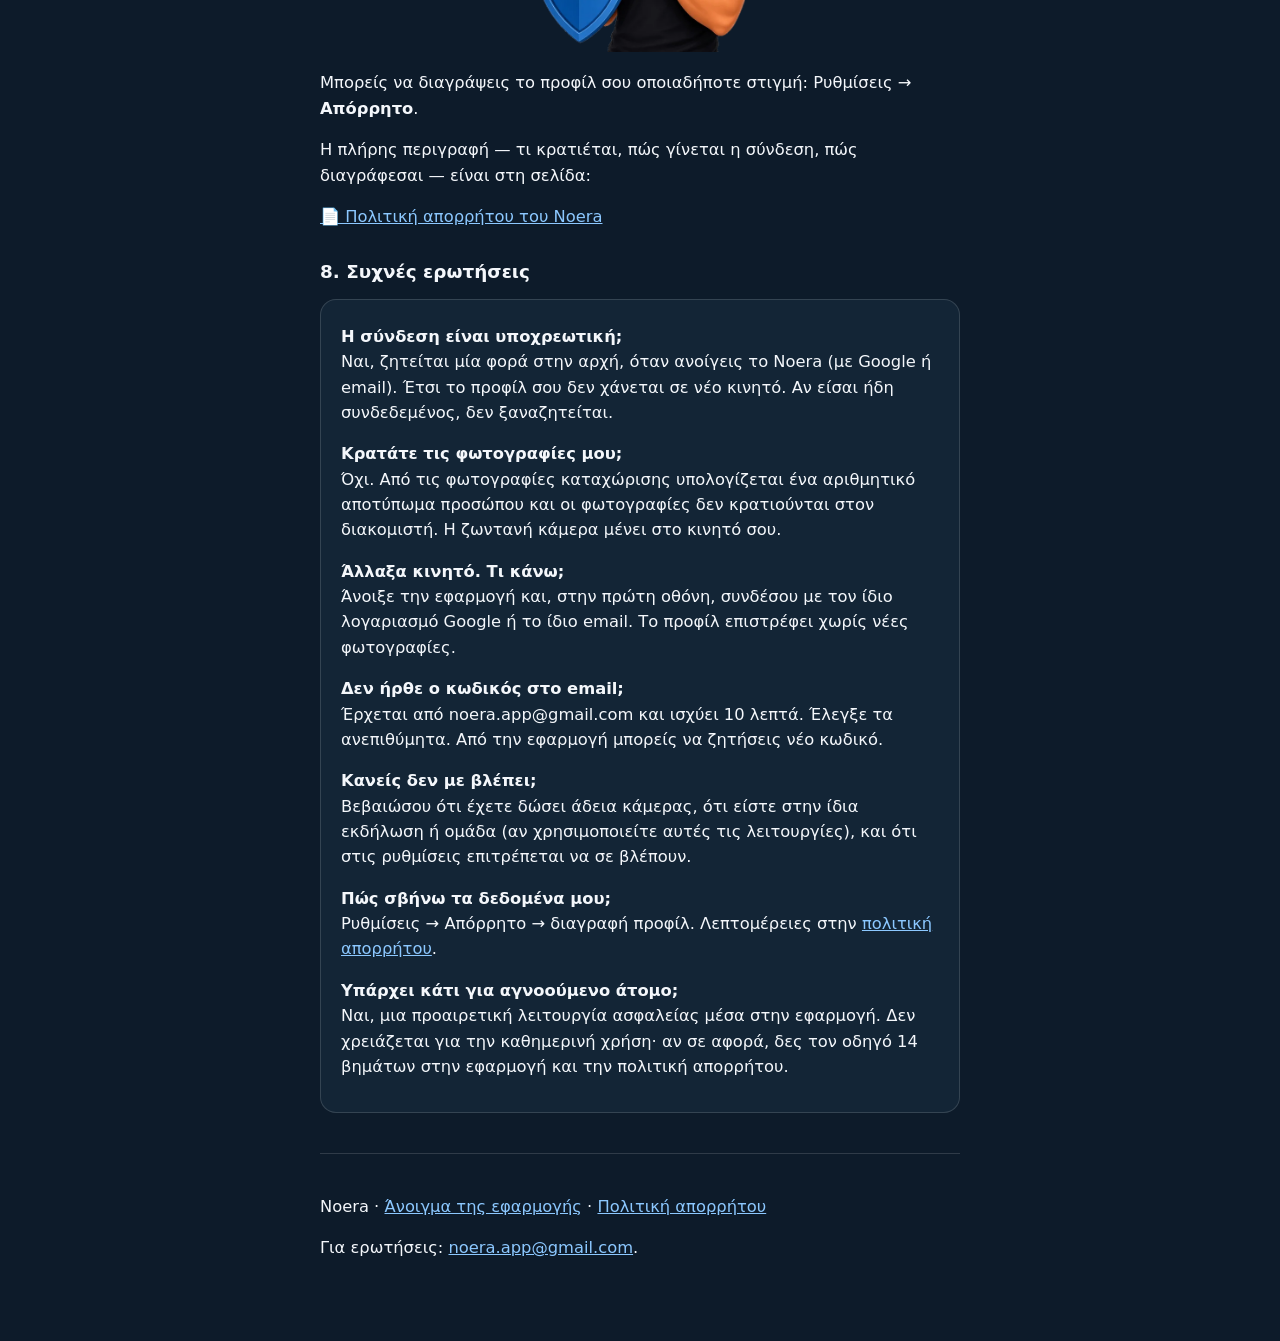
==== commit 94efe9c7: "v44: σύνδεση στην αρχή (Google / email) πριν από την κάμερα και την καταχώριση· υπάρχον προφίλ δένετ" ====
--- a/guide.html
+++ b/guide.html
@@ -120,27 +120,25 @@
       <figcaption>Βήμα 4: έτοιμο — μπορείς να διαλέξεις και τα δύο</figcaption>
     </figure>
     <p>Αυτά τα αλλάζεις αργότερα από Ρυθμίσεις → <strong>Εμφάνιση και ήχος</strong> (έως 3 στοιχεία μαζί: όνομα, αντικείμενο, μήνυμα).</p>
-    <p>Αν έχεις ήδη προφίλ σε άλλο κινητό, διάλεξε «Έχω ήδη προφίλ — Σύνδεση» και δες τα επόμενα βήματα.</p>
-
-    <h2 id="google">3. Σύνδεση με Google</h2>
+    <p>Αν έχεις ήδη προφίλ (σε άλλο κινητό ή σε αυτό), δεν χρειάζεται να το ξαναφτιάξεις: η σύνδεση που ζητά η εφαρμογή στην αρχή (βήματα 3 και 4) το φέρνει πίσω ή το δένει με τον λογαριασμό σου.</p>
+
+    <h2 id="google">3. Σύνδεση με Google (ζητείται στην αρχή)</h2>
     <figure>
       <picture>
         <source type="image/webp" srcset="tutorial/t-account-signin.webp">
         <img class="art" src="tutorial/t-account-signin.png" alt="Κινητό με κουμπιά Google και email, και ένα λουκέτο" width="280" height="301">
       </picture>
     </figure>
-    <p>Η σύνδεση είναι <strong>προαιρετική</strong>. Χρησιμεύει για να δέσεις το προφίλ σου με έναν λογαριασμό, ώστε σε νέο κινητό ή μετά από επανεγκατάσταση να επανέλθει χωρίς νέες φωτογραφίες.</p>
+    <p><strong>Η σύνδεση ζητείται μία φορά, στην αρχή</strong>, όταν ανοίγεις το Noera, πριν ανοίξει η κάμερα ή η καταχώριση. Αν είσαι ήδη συνδεδεμένος, δεν εμφανίζεται ξανά. Χρησιμεύει για να δέσεις το προφίλ σου με έναν λογαριασμό, ώστε σε νέο κινητό ή μετά από επανεγκατάσταση να επανέλθει χωρίς νέες φωτογραφίες.</p>
     <ol>
-      <li>Άνοιξε τις <strong>Ρυθμίσεις</strong> και πάτα <strong>🔐 Λογαριασμός</strong>.</li>
-      <li>Πάτα <strong>Σύνδεση με Google</strong>.</li>
+      <li>Στην πρώτη οθόνη του Noera πάτα <strong>Σύνδεση με Google</strong>. (Αργότερα, αν χρειαστεί: Ρυθμίσεις → <strong>🔐 Λογαριασμός</strong>.)</li>
       <li>Διάλεξε τον λογαριασμό Google σου και ολοκλήρωσε τη διαδικασία της Google.</li>
     </ol>
     <p>Κρατάμε μόνο το email σου και το αναγνωριστικό του λογαριασμού Google, για να σε αναγνωρίζουμε όταν συνδέεσαι. Δεν βλέπουμε τον κωδικό σου στο Google.</p>
 
-    <h2 id="email">4. Σύνδεση με email</h2>
-    <p>Αν προτιμάς, αντί για Google:</p>
+    <h2 id="email">4. Σύνδεση με email (ζητείται στην αρχή)</h2>
+    <p>Αν προτιμάς, αντί για Google, στην πρώτη οθόνη πάτα <strong>Σύνδεση με email</strong>:</p>
     <ol>
-      <li>Ρυθμίσεις → <strong>🔐 Λογαριασμός</strong>.</li>
       <li>Γράψε το email σου και πάτα «Στείλε μου κωδικό».</li>
       <li>Σου έρχεται ένα <strong>6ψήφιο κωδικό</strong> από <a href="mailto:noera.app@gmail.com">noera.app@gmail.com</a>. Ισχύει <strong>10 λεπτά</strong>. Αν δεν το βλέπεις, έλεγξε και τα <strong>ανεπιθύμητα</strong> (spam).</li>
       <li>Γράψε τον κωδικό στην εφαρμογή και πάτα «Σύνδεση».</li>
@@ -156,8 +154,8 @@
     </figure>
     <p>Όταν καταχωρίζεσαι, οι φωτογραφίες του προσώπου σου στέλνονται στον διακομιστή <strong>μόνο</strong> για να υπολογιστεί ένα αριθμητικό «αποτύπωμα» του προσώπου (μια σειρά αριθμών). Ο διακομιστής είναι ρυθμισμένος ώστε <strong>να μην κρατά τις φωτογραφίες</strong> μετά· μένει το αποτύπωμα, δεμένο με το προφίλ σου, μαζί με το όνομα και όσα έχεις διαλέξει (μήνυμα, αντικείμενο, ομάδες, ρυθμίσεις).</p>
     <p>Η ζωντανή εικόνα της κάμερας <strong>μένει στο κινητό σου</strong>. Για την αναγνώριση στέλνεται μόνο το αποτύπωμα, όχι η εικόνα της κάμερας.</p>
-    <p>Αν έχεις συνδεθεί με Google ή email, σε <strong>νέο κινητό</strong> ή αν σβήσεις και ξαναβάλεις την εφαρμογή: άνοιξέ την → Ρυθμίσεις → 🔐 Λογαριασμός → σύνδεση με τον ίδιο τρόπο. <strong>Όλα επιστρέφουν χωρίς νέες φωτογραφίες</strong> — δεν χρειάζεται να ξαναβγάλεις τις πόζες.</p>
-    <p>Χωρίς σύνδεση, η εφαρμογή δουλεύει κανονικά στο ίδιο κινητό· απλώς, αν το αλλάξεις, το προφίλ στον διακομιστή δεν «έρχεται» μόνο του.</p>
+    <p>Σε <strong>νέο κινητό</strong> ή αν σβήσεις και ξαναβάλεις την εφαρμογή: άνοιξέ την και, στην πρώτη οθόνη, συνδέσου με τον ίδιο τρόπο (Google ή email). <strong>Όλα επιστρέφουν χωρίς νέες φωτογραφίες</strong> — δεν χρειάζεται να ξαναβγάλεις τις πόζες.</p>
+    <p>Αν είχες ήδη προφίλ σε αυτό το κινητό πριν ζητηθεί σύνδεση, η πρώτη σύνδεση το <strong>δένει</strong> με τον λογαριασμό σου· δεν χάνεται τίποτα.</p>
 
     <h2 id="use">6. Βασική χρήση</h2>
     <figure>
@@ -195,9 +193,9 @@
 
     <h2 id="faq">8. Συχνές ερωτήσεις</h2>
     <div class="card">
-      <p><strong>Η σύνδεση είναι υποχρεωτική;</strong><br>Όχι. Χωρίς σύνδεση η εφαρμογή δουλεύει όπως πριν. Η σύνδεση βοηθά μόνο για να μη χάσεις το προφίλ σε νέο κινητό.</p>
+      <p><strong>Η σύνδεση είναι υποχρεωτική;</strong><br>Ναι, ζητείται μία φορά στην αρχή, όταν ανοίγεις το Noera (με Google ή email). Έτσι το προφίλ σου δεν χάνεται σε νέο κινητό. Αν είσαι ήδη συνδεδεμένος, δεν ξαναζητείται.</p>
       <p><strong>Κρατάτε τις φωτογραφίες μου;</strong><br>Όχι. Από τις φωτογραφίες καταχώρισης υπολογίζεται ένα αριθμητικό αποτύπωμα προσώπου και οι φωτογραφίες δεν κρατιούνται στον διακομιστή. Η ζωντανή κάμερα μένει στο κινητό σου.</p>
-      <p><strong>Άλλαξα κινητό. Τι κάνω;</strong><br>Άνοιξε την εφαρμογή → Ρυθμίσεις → 🔐 Λογαριασμός → συνδέσου με τον ίδιο λογαριασμό Google ή το ίδιο email. Το προφίλ επιστρέφει χωρίς νέες φωτογραφίες.</p>
+      <p><strong>Άλλαξα κινητό. Τι κάνω;</strong><br>Άνοιξε την εφαρμογή και, στην πρώτη οθόνη, συνδέσου με τον ίδιο λογαριασμό Google ή το ίδιο email. Το προφίλ επιστρέφει χωρίς νέες φωτογραφίες.</p>
       <p><strong>Δεν ήρθε ο κωδικός στο email;</strong><br>Έρχεται από noera.app@gmail.com και ισχύει 10 λεπτά. Έλεγξε τα ανεπιθύμητα. Από την εφαρμογή μπορείς να ζητήσεις νέο κωδικό.</p>
       <p><strong>Κανείς δεν με βλέπει;</strong><br>Βεβαιώσου ότι έχετε δώσει άδεια κάμερας, ότι είστε στην ίδια εκδήλωση ή ομάδα (αν χρησιμοποιείτε αυτές τις λειτουργίες), και ότι στις ρυθμίσεις επιτρέπεται να σε βλέπουν.</p>
       <p><strong>Πώς σβήνω τα δεδομένα μου;</strong><br>Ρυθμίσεις → Απόρρητο → διαγραφή προφίλ. Λεπτομέρειες στην <a href="privacy.html">πολιτική απορρήτου</a>.</p>
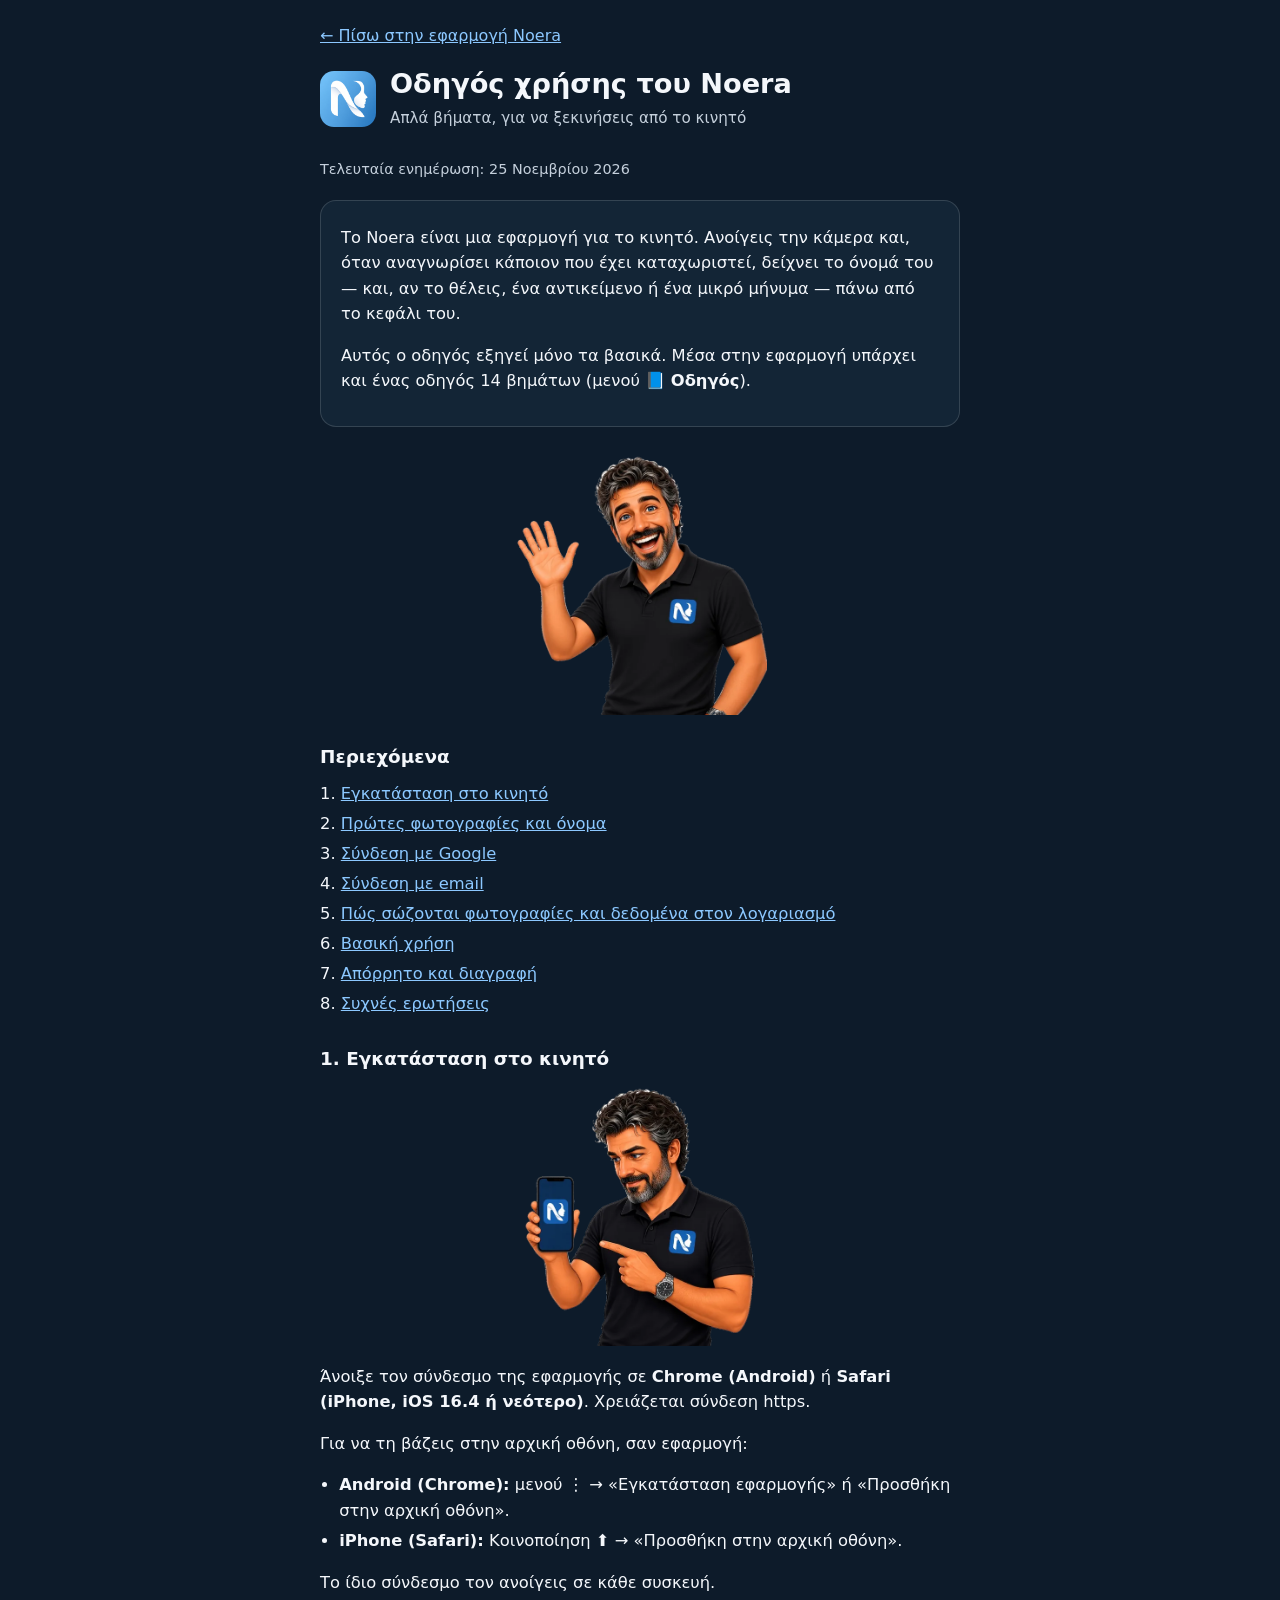
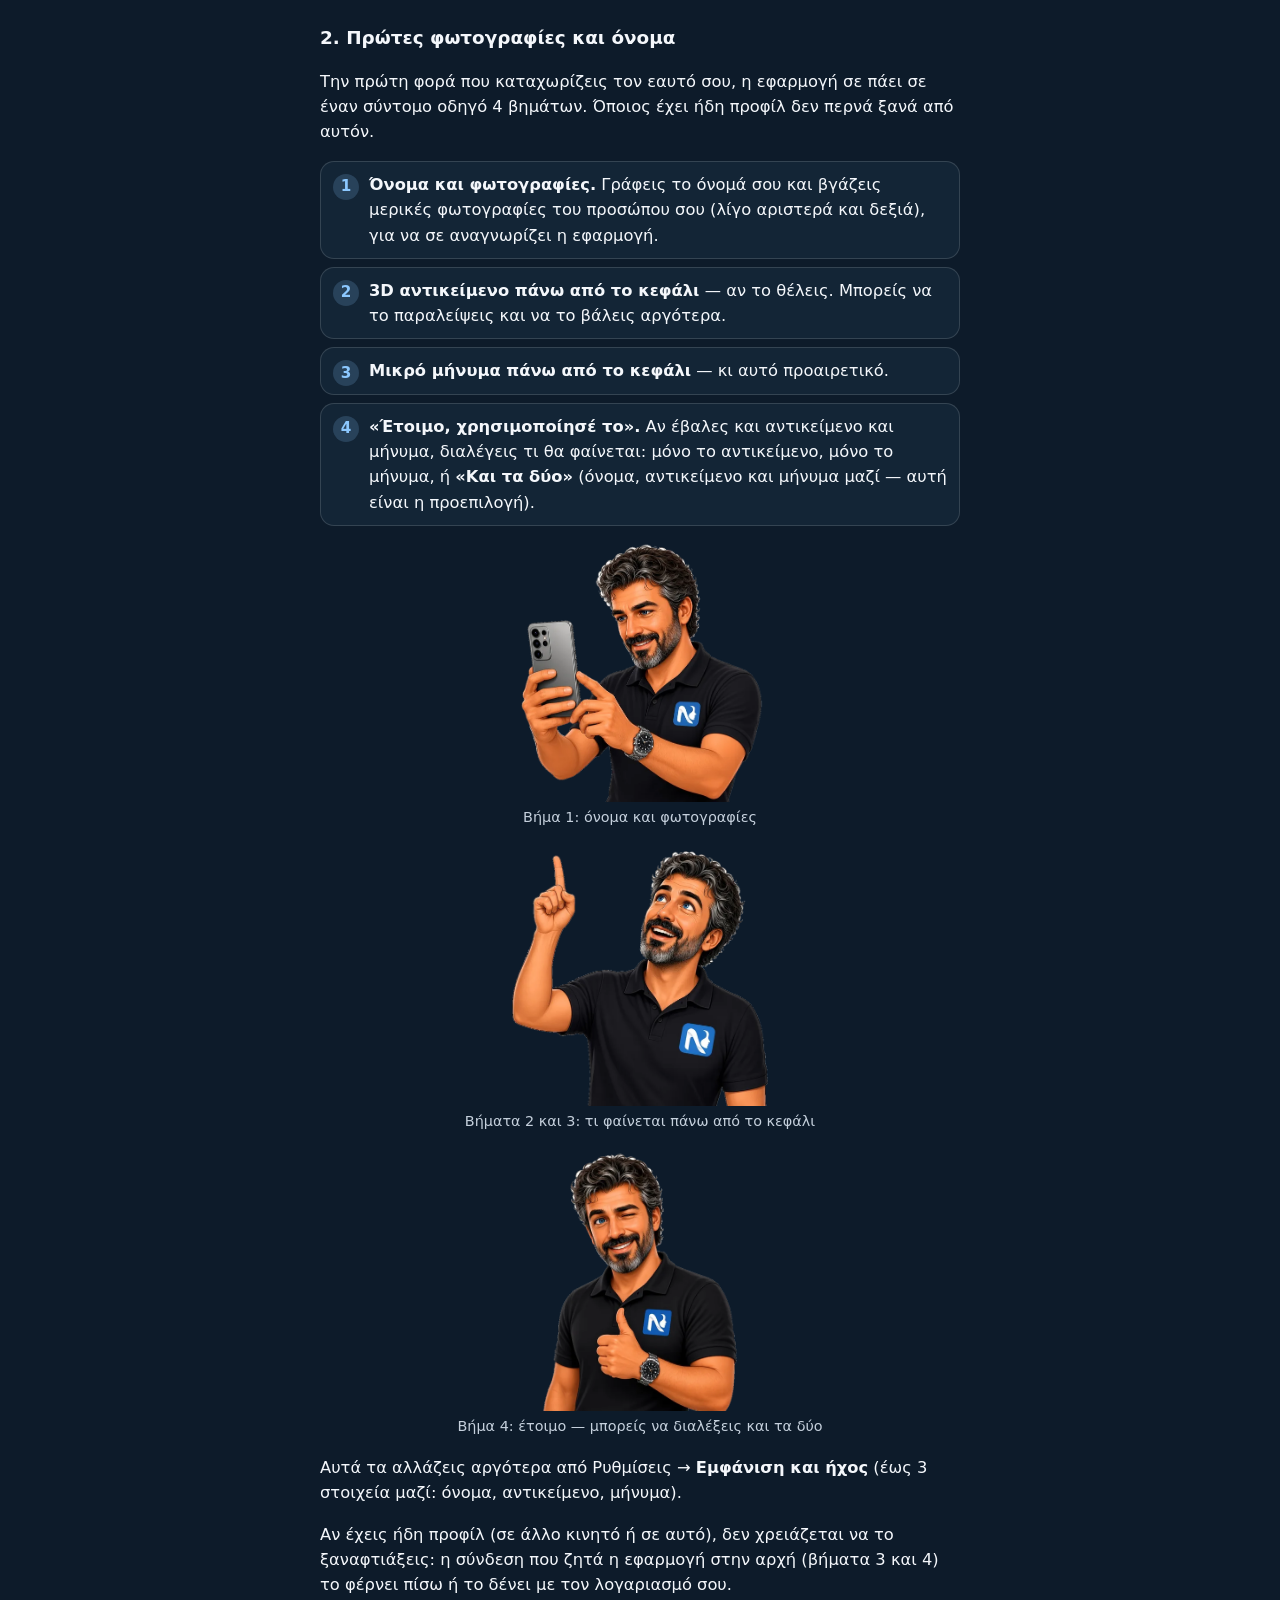
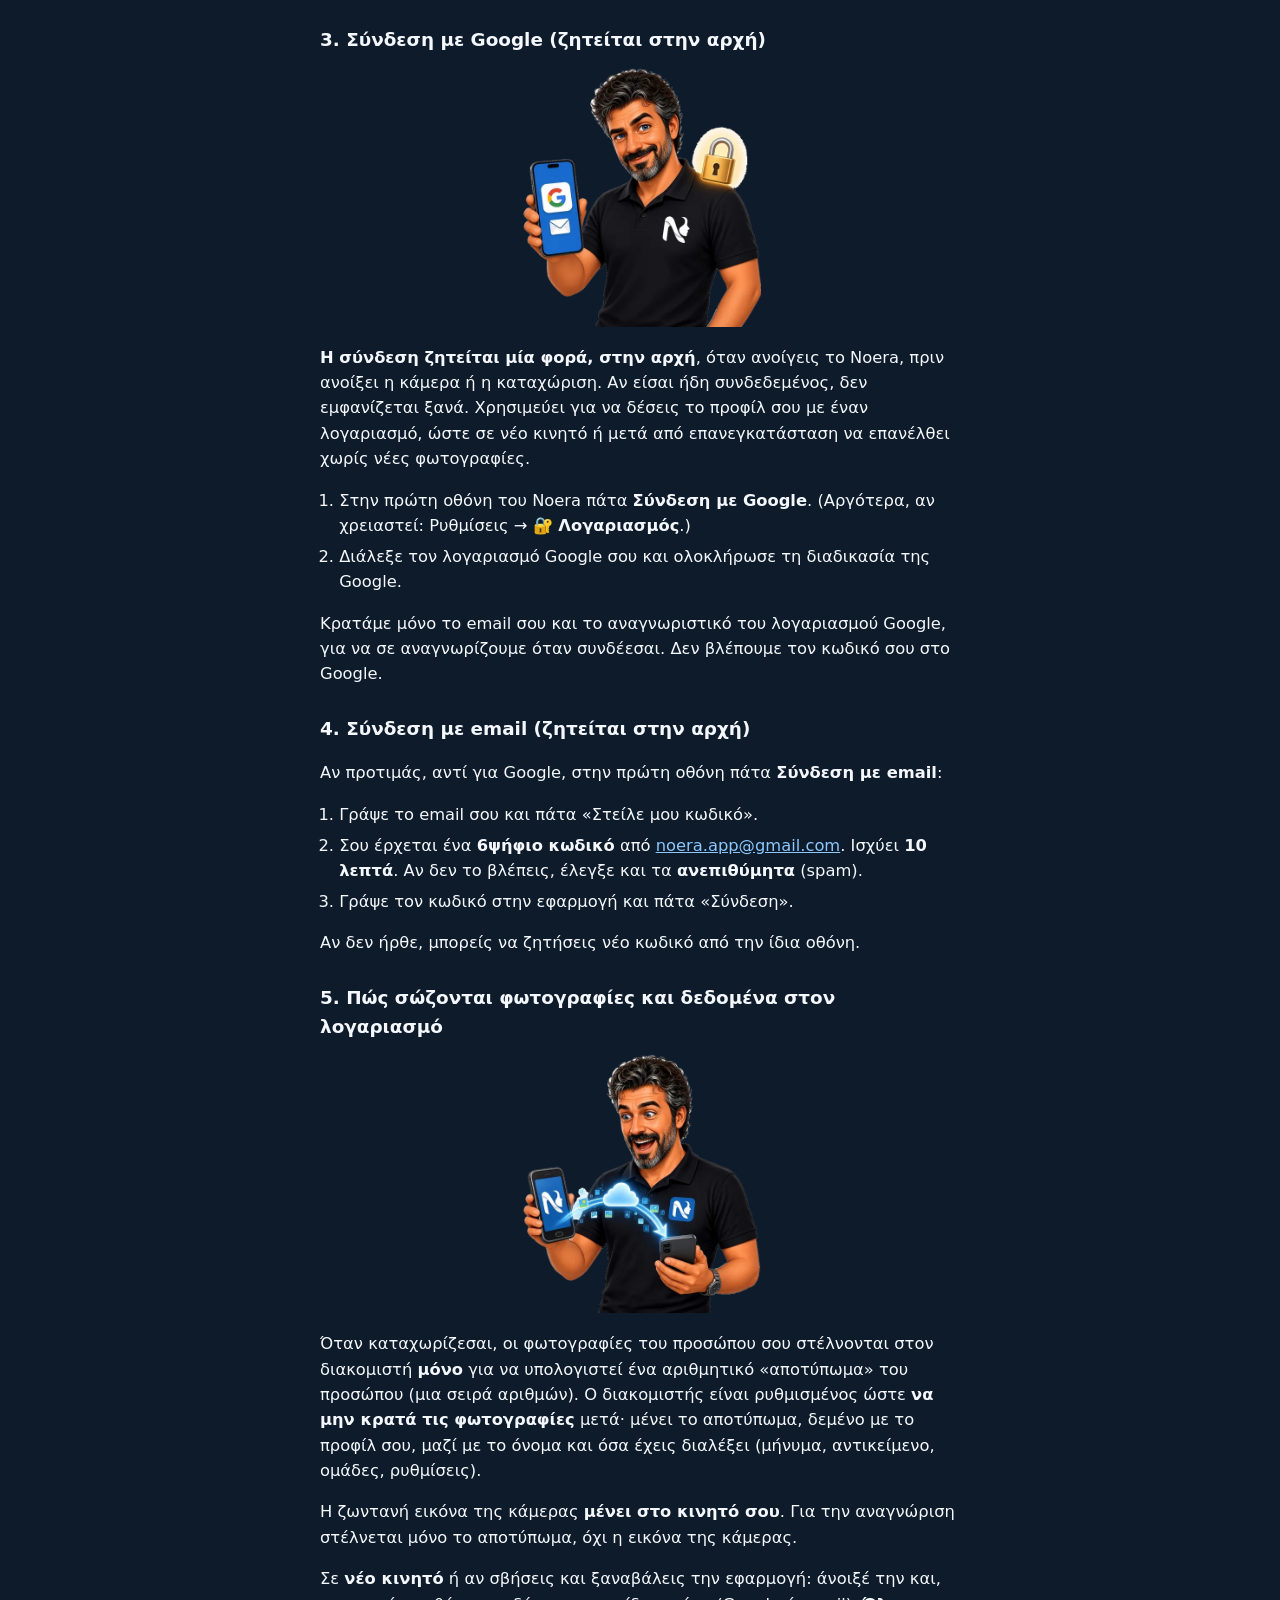
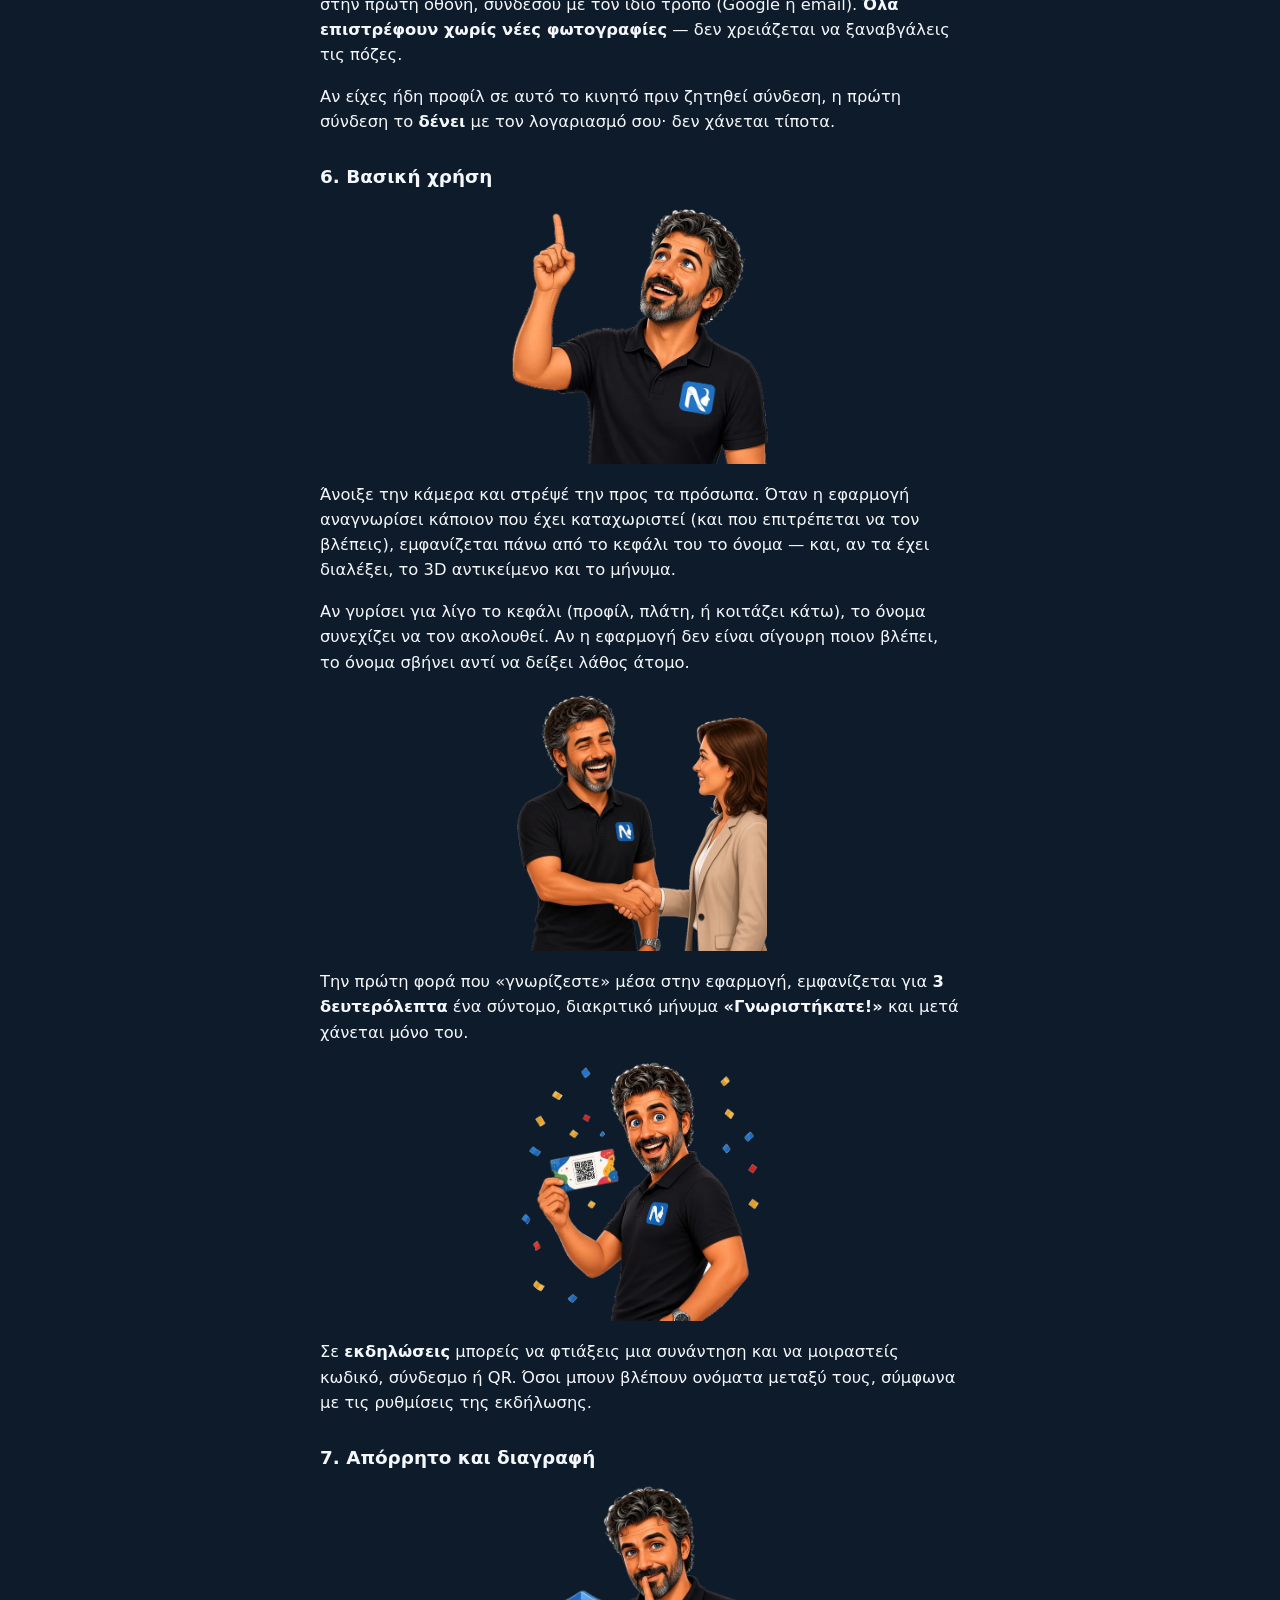
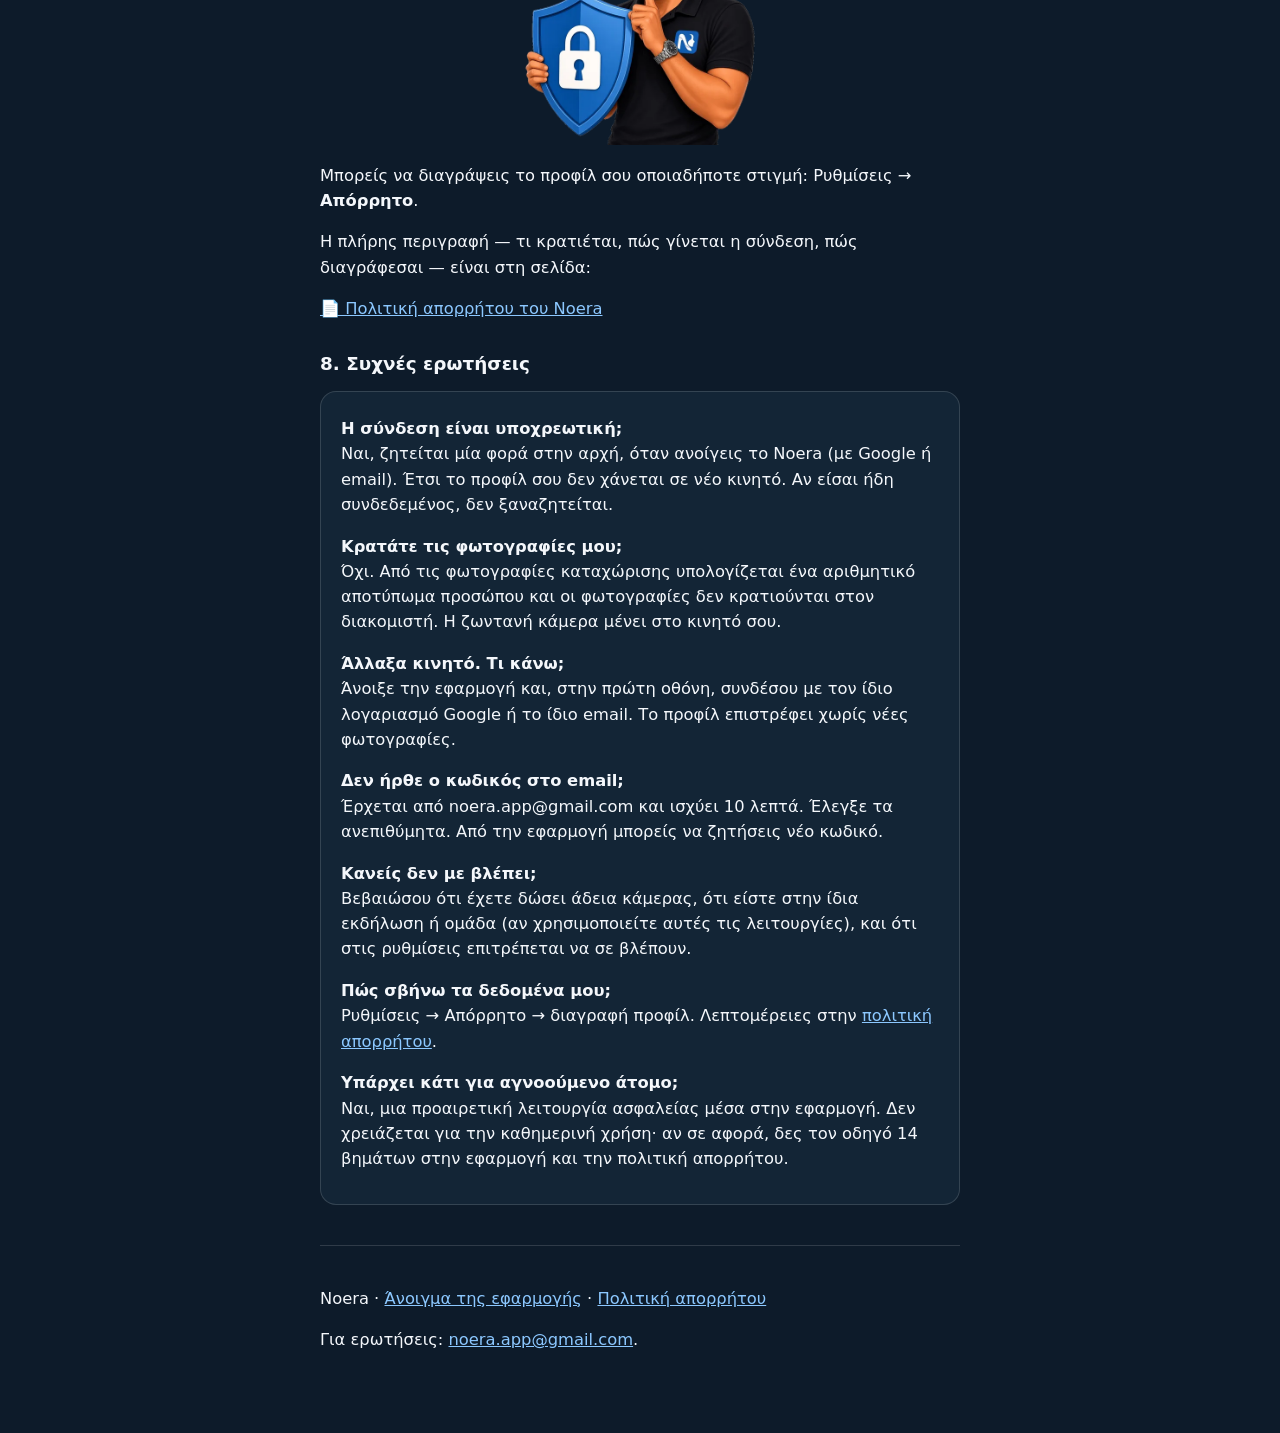
==== commit 398071ca: "v47: το όνομα κλειδώνει στο άτομο και συνεχίζει να τον ακολουθεί όταν γυρίζει το κεφάλι" ====
--- a/guide.html
+++ b/guide.html
@@ -165,6 +165,7 @@
       </picture>
     </figure>
     <p>Άνοιξε την κάμερα και στρέψέ την προς τα πρόσωπα. Όταν η εφαρμογή αναγνωρίσει κάποιον που έχει καταχωριστεί (και που επιτρέπεται να τον βλέπεις), εμφανίζεται πάνω από το κεφάλι του το όνομα — και, αν τα έχει διαλέξει, το 3D αντικείμενο και το μήνυμα.</p>
+    <p>Αν γυρίσει για λίγο το κεφάλι (προφίλ, πλάτη, ή κοιτάζει κάτω), το όνομα συνεχίζει να τον ακολουθεί. Αν η εφαρμογή δεν είναι σίγουρη ποιον βλέπει, το όνομα σβήνει αντί να δείξει λάθος άτομο.</p>
     <figure>
       <picture>
         <source type="image/webp" srcset="tutorial/t08-met.webp">
